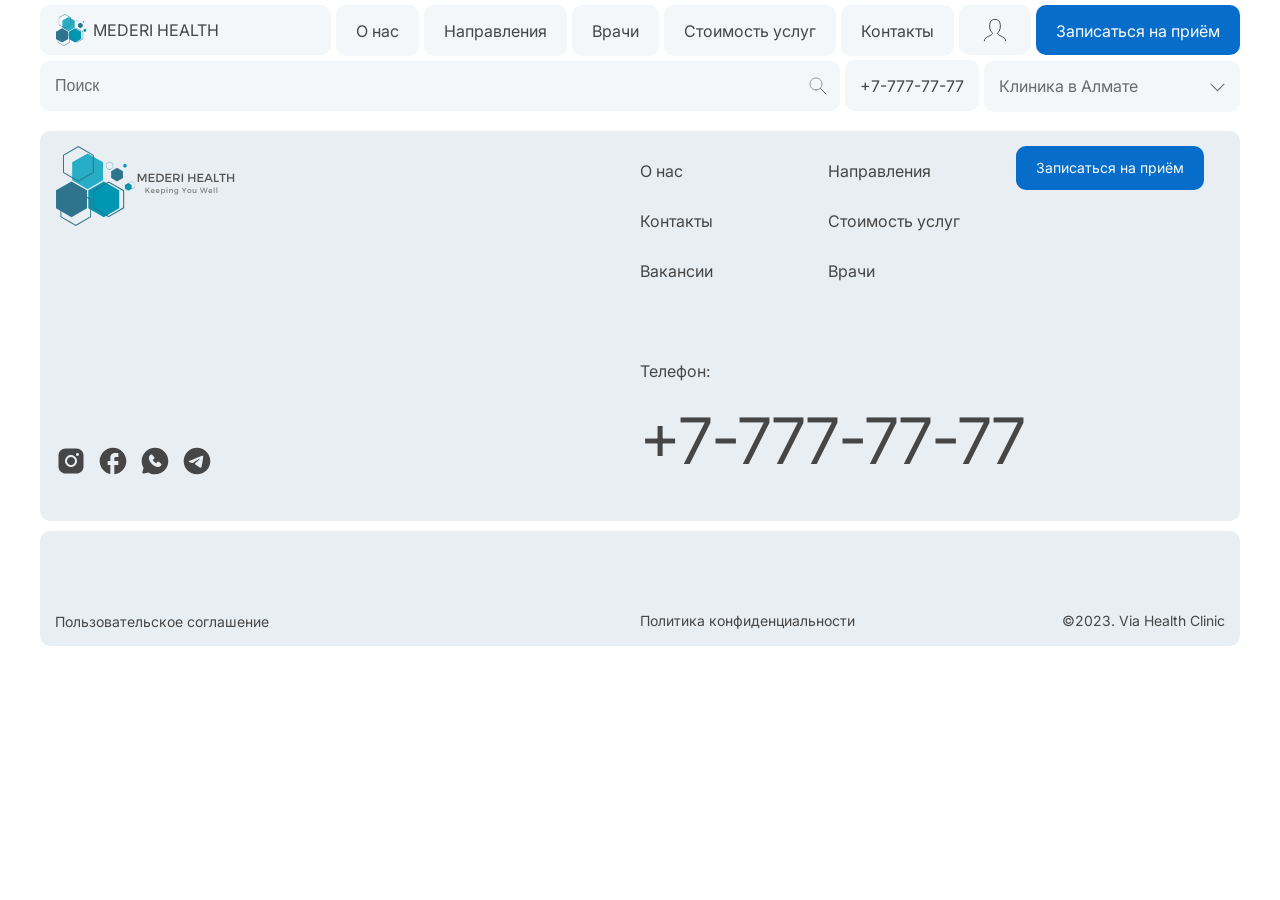
==== source/about.html @ 0acac970 "MEDERI: Desktop layout has been added" ====
<!DOCTYPE html>
<html lang="ru">
<head>
	<meta charset="UTF-8">
	<meta name="viewport" content="width=device-width, initial-scale=1.0">
	<title>Mederi Health - О нас</title>
	<!-- Fonts -->
	<link rel="preconnect" href="https://fonts.googleapis.com">
	<link rel="preconnect" href="https://fonts.gstatic.com" crossorigin>
	<link href="https://fonts.googleapis.com/css2?family=Inter:wght@100;200;300;400;500;600;700;800;900&family=Montserrat:ital,wght@0,100;0,200;0,300;0,400;0,500;0,600;0,700;0,800;0,900;1,400;1,500&display=swap" rel="stylesheet">
	<!-- Custom-select -->
	<link rel="stylesheet"  href="css/custom-select.css">
	<!-- Owl Carousel -->
	<link rel="stylesheet"  href="css/owl.carousel.min.css">
	<link rel="stylesheet"  href="css/owl.theme.default.css">
	<!-- Magnific Popup -->
	<link rel="stylesheet"  href="css/magnific-popup.css">
	<!-- Styles -->
	<link rel="stylesheet"  href="css/main.css">
	<link rel="stylesheet"  href="css/media.css">
</head>
<body>

<header class="wrapper-full section-header">
	<div class="wrapper-fix wrapper-header">
		<div class="container-header">
			<div class="container-header__row-01">
				<a href="#" class="header-logotype">
					<img src="media/logotype_small.svg" alt="">
					<span>MEDERI HEALTH</span>
				</a>
				<div class="header-menu">
					<ul>
						<li>
							<a href="#">О нас</a>
						</li>
						<li>
							<a href="#">Направления</a>
						</li>
						<li>
							<a href="#">Врачи</a>
						</li>
						<li>
							<a href="#">Стоимость услуг</a>
						</li>
						<li>
							<a href="#">Контакты</a>
						</li>
					</ul>
				</div>
				<a href="#" class="button button__icon">
					<img src="media/icons/icon_profile.svg" alt="">
				</a>
				<a href="#doctor-form" class="button button__middle button__blue open-modal">
					Записаться на приём
				</a>
			</div>
			<div class="container-header__row-02">
				<form class="header-search">
					<input type="text" name="search" class="header-search__input" placeholder="Поиск">
				</form>
				<a href="#" class="header-phone">
					+7-777-77-77
				</a>
				<div class="custom-select header-select">
					<select id="city-select">
						<option value="1">Клиника в Алмате</option>
						<option value="2">Клиника в Астане</option>
						<option value="3">Клиника в Караганде</option>
					</select>
				</div>
			</div>
		</div>
	</div>
</header>

<footer class="wrapper-full section-footer">
	<div class="wrapper-fix wrapper-footer">
		<div class="container-footer">
			<div class="container-footer__row-01">
				<div class="container-footer__column-01">
					<div>
						<img src="media/logotype_large.svg" alt="">
					</div>
					<div class="footer__social-media">
						<a href="#">
							<img src="media/icons/icon_instagram.svg" alt="">
						</a>
						<a href="#">
							<img src="media/icons/icon_facebook.svg" alt="">
						</a>
						<a href="#">
							<img src="media/icons/icon_whatsapp.svg" alt="">
						</a>
						<a href="#">
							<img src="media/icons/icon_telegram.svg" alt="">
						</a>
					</div>
				</div>
				<div class="container-footer__column-02">
					<div class="footer__menu">
						<ul>
							<li>
								<a href="#">О нас</a>
							</li>
							<li>
								<a href="#">Контакты</a>
							</li>
							<li>
								<a href="#">Вакансии</a>
							</li>
						</ul>
						<ul>
							<li>
								<a href="#">Направления</a>
							</li>
							<li>
								<a href="#">Стоимость услуг</a>
							</li>
							<li>
								<a href="#">Врачи</a>
							</li>
						</ul>
						<a href="#" class="button button__small button__blue ">
							Записаться на приём
						</a>
					</div>
					<div>
						<span>Телефон:</span>
						<p>
							<a href="tel: +7-777-77-77">+7-777-77-77</a>
						</p>
					</div>
				</div>
			</div>
			<div class="container-footer__row-02">
				<div>
					<a href="#">Пользовательское соглашение</a>
				</div>
				<div>
					<a href="#">Политика конфиденциальности</a>
					<span>©2023. Via Health Clinic</span>
				</div>
			</div>
		</div>
	</div>
</footer>

<!-- jQuery -->
<script src="https://ajax.googleapis.com/ajax/libs/jquery/3.6.0/jquery.min.js"></script>
<!-- Owl Carousel -->
<script src="script/owl.carousel.min.js"></script>
<!-- Custom-select.js -->
<script src="script/custom-select.min.js"></script>
<!-- Magnific Popup -->
<script src="script/magnific-popup.js"></script>
<!-- jQuery.Maskedinput -->
<script src="script/jquery.maskedinput.min.js"></script>

<!-- JavaScript -->
<script src="script/javascript.js"></script>

</body>
</html>
---- source/css/custom-select.css ----
.custom-select-container {
  position: relative;
  box-sizing: border-box;;
}
.custom-select-container * {
  box-sizing: border-box;
}
.custom-select-container.is-disabled {
  opacity: .333;
}
.custom-select-opener {
  background-color: #ccc;
  padding: 0.5em;
  display: block;
  cursor: pointer;
  width: 100%;
}
.custom-select-container select {
  visibility: hidden;
  position: absolute;
  top: 0;
  left: 0;
}
.custom-select-panel {
  max-height: 0;
  transition: max-height .5s ease-out, overflow-y 0.1s 0.5s;
  overflow: hidden;
  background-color: #e9e9e9;
  position: absolute;
  top: 100%;
  z-index: 1;
  width: 100%;
}
.custom-select-container.is-open .custom-select-panel {
  max-height: 10.7em;
  overflow-y: auto
}
.custom-select-option {
  padding: 0.5em;
}
.custom-select-option.has-focus {
  background-color: LightBlue;
}
.custom-select-option.is-selected::before {
  content: "✔";
  padding-right: 0.5em;
}
.custom-select-optgroup > .custom-select-option {
  padding-left: 2em;
}
.custom-select-optgroup::before {
  content: attr(data-label);
  display: block;
  padding: 0.5em;
  color: #888;
}
---- source/css/main.css ----
:root {
  --font-family-primary: "Inter";
  --bg-white: #FDFDFE;
  --bg-ultra-light-grey: #F3F7FA;
  --bg-light-grey: #E9EEF2;
  --font-grey: #A2A2A2;
  --font-medium-grey: #6B6B6B;
  --font-dark-grey: #464646;
  --font-blue: #066DCA;
  --font-white: #FDFDFE;
  --bt-ultra-light-grey: #F3F7FA;
  --bt-light-blue: #D3E3F3;
  --bt-blue: #066DCA;
  --elements-white: #FDFDFE;
  --elements-ultra-light-grey: #F3F7FA;
  --elements-light-grey: #E9EEF2;
  --elements-dark-grey: #464646;
  --elements-light-blue: #D3E3F3;
  --elements-blue: #066DCA;
  --color-grey-00: #FDFDFE;
  --color-grey-20: #D8D8D9;
  --color-grey-40: #B4B4B4;
  --color-grey-60: #8F8F90;
  --color-grey-80: #6B6B6B;
  --color-grey-100: #464646;
  --color-grey-dark: #3C3C3C;
  --color-blue-00: #FDFDFE;
  --color-blue-20: #CBE0F3;
  --color-blue-40: #9AC4E9;
  --color-blue-60: #69A6DF;
  --color-blue-80: #388AD5;
  --color-blue-100: #066DCA;
  --color-blue-dark: #0059B6;
}

/* BASE STYLE SETTINGS START: */
* {
  padding: 0px;
  margin: 0px;
  box-sizing: border-box;
}

html {
  overflow-x: hidden;
}

body {
  font-family: var(--font-family-primary);
  scroll-behavior: smooth;
  -webkit-font-smoothing: antialiased;
}

/* BASE STYLE SETTINGS END. */
/* WRAPPER STYLE SETTINGS START: */
.wrapper-full {
  width: 100%;
  margin: 0px auto;
  padding: 0px 0px;
}

.wrapper-fix {
  width: 100%;
  max-width: 1240px;
  margin: 0px auto;
  padding: 0px 20px;
}

/* WRAPPER STYLE SETTINGS END. */
/* UI STYLE SETTINGS START: */
/* Buttons style settings start: */
.button {
  display: inline-block;
  text-decoration: none;
  font-weight: 400;
  border-radius: 10px;
  transition-duration: 0.2s;
}
.button:focus {
  outline: 1px solid var(--color-grey-80);
}
.button__middle {
  height: 50px;
  font-size: 16px;
  line-height: 20px;
  padding: 15.5px 20px;
}
.button__small {
  height: 44px;
  font-size: 14px;
  line-height: 18px;
  padding: 12.5px 20px;
}
.button__blue {
  color: var(--font-white);
  background-color: var(--bt-blue);
}
.button__blue:hover {
  background-color: var(--color-blue-dark);
}
.button__gray {
  color: var(--font-dark-grey);
  background-color: var(--bg-ultra-light-grey);
}
.button__gray:hover {
  color: var(--color-grey-dark);
}
.button__combined {
  color: var(--font-blue);
  background-color: var(--bt-light-blue);
  display: inline-flex;
  align-items: center;
  column-gap: 5px;
  padding: 9.5px 15px;
}
.button__combined .img-svg path:not([stroke-linecap]) {
  stroke: var(--bt-blue);
}
.button__combined:hover {
  color: var(--color-blue-dark);
}
.button__combined:hover .img-svg path:not([stroke-linecap]) {
  stroke: var(--color-blue-dark);
}
.button__icon {
  background-color: var(--bg-ultra-light-grey);
  display: flex;
  justify-content: center;
  align-items: center;
  padding: 13px 24px;
}

/* Buttons style settings end. */
/* Titles style settings start: */
.headline {
  font-weight: 400;
  color: var(--font-dark-grey);
  text-transform: uppercase;
  background-color: var(--bg-light-grey);
  border-radius: 10px;
}
.headline__middle {
  font-size: 16px;
  line-height: 20px;
  padding: 15px 15px;
}
.headline__small {
  font-size: 14px;
  line-height: 18px;
  padding: 11px 15px;
}

/* Titles style settings end. */
/* Slider navigation style settings start: */
.slider-navigation {
  display: flex;
  flex-direction: row;
  align-items: center;
  column-gap: 10px;
}
.slider-navigation span {
  width: 50px;
  height: 50px;
  cursor: pointer;
  transition-duration: 0.2s;
}
.slider-navigation span.prev {
  transform: rotate(180deg);
}
.slider-navigation span.next {
  transform: rotate(0deg);
}
.slider-navigation span .img-svg path {
  stroke: var(--bt-blue);
}
.slider-navigation span:hover .img-svg path {
  stroke: var(--color-blue-dark);
}

/* Slider navigation style settings end. */
/* Page pagination style settings start: */
.page-pagination {
  display: flex;
  align-items: center;
  column-gap: 10px;
}
.page-pagination .arrow {
  width: 30px;
  height: 30px;
  display: flex;
  justify-content: center;
  align-items: center;
  text-decoration: none;
  border-radius: 4px;
  cursor: pointer;
  transition-duration: 0.3s;
}
.page-pagination .arrow:focus {
  outline: 1px solid var(--color-grey-80);
}
.page-pagination .arrow:hover {
  background-color: var(--font-white);
}
.page-pagination .arrow:hover .img-svg path {
  stroke: var(--bt-blue);
}
.page-pagination .arrow.disable .img-svg path {
  stroke: var(--color-grey-40);
}
.page-pagination .arrow.disable:hover .img-svg path {
  stroke: var(--color-grey-40);
}
.page-pagination .arrow.prev {
  transform: rotate(180deg);
}
.page-pagination .arrow.next {
  transform: rotate(0deg);
}
.page-pagination .pages {
  display: flex;
  column-gap: 10px;
}
.page-pagination .pages .page {
  width: 30px;
  height: 30px;
  display: flex;
  justify-content: center;
  align-items: center;
  text-decoration: none;
  border-radius: 4px;
  background-color: var(--font-white);
  transition-duration: 0.2s;
  cursor: pointer;
}
.page-pagination .pages .page:focus {
  outline: 1px solid var(--color-grey-80);
}
.page-pagination .pages .page.active {
  background-color: var(--elements-light-blue);
}
.page-pagination .pages .page span {
  font-size: 14px;
  line-height: 18px;
  font-weight: 400;
  color: var(--font-dark-grey);
}

/* Page pagination style settings end. */
/* Input's style settings start: */
.input-block {
  display: flex;
  flex-direction: column;
  row-gap: 5px;
}
.input-block p, .input-block span {
  font-size: 14px;
  line-height: 18px;
  font-weight: 400;
  color: var(--font-dark-grey);
}
.input-block input {
  width: 100%;
  height: 50px;
  font-size: 16px;
  line-height: 20px;
  font-weight: 400;
  color: var(--font-medium-grey);
  border: none;
  border-radius: 10px;
  background-color: var(--bg-ultra-light-grey);
  padding: 15px 15px;
  transition-duration: 0.2s;
}
.input-block input:placeholder {
  font-size: 16px;
  line-height: 20px;
  font-weight: 400;
  color: var(--font-medium-grey);
}
.input-block input:focus {
  outline: 1px solid var(--color-grey-80);
}

/* Input's style settings end. */
/* UI STYLE SETTINGS END. */
/* MODAL STYLE SETTINGS START: */
.section-modal {
  width: 100%;
  max-width: 800px;
  margin: 0px auto;
}
.section-modal .container-modal {
  display: flex;
  flex-direction: column;
  row-gap: 10px;
  border-radius: 10px;
  background-color: var(--bg-white);
  padding: 10px 10px;
}
.section-modal .container-modal .head-modal {
  display: flex;
  flex-direction: row;
  align-items: center;
  justify-content: space-between;
  column-gap: 10px;
  border-radius: 10px;
  background-color: var(--bg-light-grey);
  padding: 10px 10px;
}
.section-modal .container-modal .head-modal p {
  height: 50px;
  display: flex;
  align-items: center;
  flex: 1;
  font-size: 16px;
  line-height: 20px;
  font-weight: 400;
  color: var(--font-dark-grey);
  text-transform: uppercase;
  border-radius: 10px;
  background-color: var(--bg-ultra-light-grey);
  padding: 0px 15px;
}
.section-modal .container-modal .head-modal > div {
  width: 50px;
  height: 50px;
  display: flex;
  justify-content: center;
  align-items: center;
  border-radius: 10px;
  background-color: var(--bg-ultra-light-grey);
  transition-duration: 0.2s;
  cursor: pointer;
}
.section-modal .container-modal .head-modal > div:hover {
  outline: 1px solid var(--color-grey-80);
}

/* MODAL STYLE SETTINGS END. */
/* HEADER STYLE SETTINGS START: */
.section-header {
  margin: 5px 0px 10px 0px;
}

.container-header {
  display: flex;
  flex-direction: column;
  row-gap: 5px;
}
.container-header .container-header__row-01,
.container-header .container-header__row-02 {
  width: 100%;
  display: flex;
  justify-content: space-between;
  align-items: center;
  gap: 5px;
}

.container-header__row-01 .header-logotype {
  display: flex;
  justify-content: flex-start;
  align-items: center;
  column-gap: 5px;
  text-decoration: none;
  background-color: var(--bg-ultra-light-grey);
  border-radius: 10px;
  padding: 8px 15px;
  flex: 1;
  transition-duration: 0.2s;
}
.container-header__row-01 .header-logotype:hover {
  color: var(--color-grey-dark);
}
.container-header__row-01 .header-logotype:focus {
  outline: 1px solid var(--color-grey-80);
}
.container-header__row-01 .header-logotype span {
  font-size: 16px;
  font-weight: 400;
  color: var(--font-dark-grey);
}
.container-header__row-01 .header-menu ul {
  display: flex;
  align-items: center;
  column-gap: 5px;
  list-style-type: none;
}
.container-header__row-01 .header-menu ul li a {
  font-size: 16px;
  font-weight: 400;
  color: var(--font-dark-grey);
  text-decoration: none;
  background-color: var(--bg-ultra-light-grey);
  border-radius: 10px;
  padding: 15.5px 20px;
  transition-duration: 0.2s;
}
.container-header__row-01 .header-menu ul li a:hover {
  color: var(--color-grey-dark);
}
.container-header__row-01 .header-menu ul li a:focus {
  outline: 1px solid var(--color-grey-80);
}

.container-header__row-02 .header-search {
  flex: 1;
}
.container-header__row-02 .header-search .header-search__input {
  width: 100%;
  background-color: var(--bg-ultra-light-grey);
  font-size: 16px;
  font-weight: 400;
  color: var(--font-medium-grey);
  background-image: url("../media/icons/icon_search.svg");
  background-repeat: no-repeat;
  background-position: right 10px center;
  background-size: 24px;
  border: none;
  border-radius: 10px;
  background-color: var(--bg-ultra-light-grey);
  padding: 16px 15px;
  transition: 0.2s;
}
.container-header__row-02 .header-search .header-search__input::placeholder {
  font-size: 16px;
  font-weight: 400;
  color: var(--font-medium-grey);
}
.container-header__row-02 .header-search .header-search__input:focus {
  outline: 1px solid var(--color-grey-80);
}
.container-header__row-02 .header-phone {
  font-size: 16px;
  font-weight: 400;
  color: var(--font-dark-grey);
  text-decoration: none;
  background-color: var(--bg-ultra-light-grey);
  border-radius: 10px;
  padding: 15.5px 15px;
}
.container-header__row-02 .header-phone:hover {
  color: var(--color-grey-dark);
}
.container-header__row-02 .header-phone:focus {
  outline: 1px solid var(--color-grey-80);
}

.custom-select .custom-select-container.customSelect {
  width: 180px;
  height: 50px;
  position: relative;
  transition-timing-function: ease-in-out;
  transition-duration: 0.3s;
}
.custom-select .custom-select-container.customSelect.is-open .custom-select-opener::after {
  transform: rotate(180deg);
  top: 25%;
  right: 15px;
}
.custom-select .custom-select-container.customSelect.is-open .custom-select-panel {
  max-height: none;
  display: block;
}
.custom-select .custom-select-container.customSelect .custom-select-opener {
  background-color: var(--bg-ultra-light-grey);
  border-radius: 10px;
  border: none;
  list-style: none;
  cursor: pointer;
  padding: 15.5px 15px;
}
.custom-select .custom-select-container.customSelect .custom-select-opener:focus {
  outline: 1px solid var(--color-grey-80);
}
.custom-select .custom-select-container.customSelect .custom-select-opener::after {
  content: "";
  position: absolute;
  width: 15px;
  height: 15px;
  right: 15px;
  top: 45%;
  background-image: url("../media/icons/icon_grey_chevron.svg");
  background-repeat: no-repeat;
  background-size: contain;
  transform: rotate(0deg);
}
.custom-select .custom-select-container.customSelect .custom-select-opener span {
  font-family: var(--font-family-primary);
  font-size: 16px;
  color: var(--font-medium-grey);
}
.custom-select .custom-select-container.customSelect .custom-select-panel {
  width: 100%;
  display: none;
  overflow: hidden;
  position: absolute;
  top: calc(100% + 15px);
  left: 0;
  z-index: 100;
  list-style-type: none;
  border-radius: 10px;
  background-color: var(--bg-ultra-light-grey);
  box-shadow: 1px 1px 10px 1px rgba(0, 0, 0, 0.1);
  border: none;
  padding: 0px 0px;
}
.custom-select .custom-select-container.customSelect .custom-select-panel .custom-select-option {
  position: relative;
  font-family: var(--font-family-primary);
  font-size: 14px;
  color: var(--font-medium-grey);
  cursor: pointer;
  border-bottom: 1px solid var(--color-grey-20);
  padding: 12px 15px;
  transition-timing-function: ease-in-out;
  transition-duration: 0.3s;
}
.custom-select .custom-select-container.customSelect .custom-select-panel .custom-select-option:hover, .custom-select .custom-select-container.customSelect .custom-select-panel .custom-select-option.has-focus {
  background-color: var(--bg-ultra-light-grey);
  color: var(--font-medium-grey);
}
.custom-select .custom-select-container.customSelect .custom-select-panel .custom-select-option:last-child {
  border: none;
}
.custom-select .custom-select-container.customSelect .custom-select-panel .custom-select-option.is-selected::before {
  content: "";
  position: absolute;
  width: 16px;
  height: 16px;
  right: 0px;
  top: 35%;
}

.custom-select.header-select .custom-select-container.customSelect {
  width: 256px;
}

/* HEADER STYLE SETTINGS END. */
/* HEADER SLIDER STYLE SETTINGS START: */
.container-slider .header-slider {
  width: 100%;
  height: 560px;
  position: relative;
}
.container-slider .header-slider .header-slider__item {
  width: 100%;
  height: 560px;
}
.container-slider .header-slider .header-slider__item img {
  width: 100%;
  height: 100%;
  position: absolute;
  left: 50%;
  top: 50%;
  transform: translate(-50%, -50%);
  object-fit: cover;
}
.container-slider .owl-dots {
  display: inline-flex;
  column-gap: 5px;
  position: relative;
  bottom: 50px;
  left: 50%;
  transform: translateX(-50%);
  border-radius: 10px;
  background-color: var(--bg-white);
  padding: 5px 5px;
}
.container-slider .owl-dots .owl-dot span {
  background-color: var(--bg-white);
  border: 1.2px solid var(--color-blue-100);
  margin: 0px 0px;
}
.container-slider .owl-dots .owl-dot.active span, .container-slider .owl-dots .owl-dot:hover span {
  background-color: var(--color-blue-100);
}

/* HEADER SLIDER STYLE SETTINGS END. */
/* AREAS STYLE SETTINGS START: */
.section-areas {
  margin: 20px 0px;
}
.section-areas .container-areas {
  display: flex;
  flex-direction: column;
  row-gap: 10px;
}
.section-areas .container-areas .container-areas__row-02 .container-areas__links {
  width: 100%;
  display: grid;
  grid-template-columns: repeat(3, 1fr);
  grid-auto-rows: 220px;
  gap: 15px;
}
.section-areas .container-areas .container-areas__row-02 .container-areas__links .link {
  display: flex;
  flex-direction: column;
  justify-content: space-between;
  text-decoration: none;
  border-radius: 10px;
  background-color: var(--bg-ultra-light-grey);
  padding: 15px 15px;
}
.section-areas .container-areas .container-areas__row-02 .container-areas__links .link:hover {
  text-decoration: underline;
}
.section-areas .container-areas .container-areas__row-02 .container-areas__links .link p {
  font-size: 16px;
  font-weight: 400;
  color: var(--font-dark-grey);
}
.section-areas .container-areas .container-areas__row-02 .container-areas__links .link div {
  display: flex;
  justify-content: flex-end;
}
.section-areas .container-areas .container-areas__row-03 .button {
  width: 100%;
  justify-content: space-between;
}

/* AREAS STYLE SETTINGS END. */
/* DOCTORS STYLE SETTINGS START: */
.section-doctors {
  margin: 20px 0px;
}
.section-doctors .container-doctors {
  display: flex;
  flex-direction: column;
  row-gap: 10px;
}
.section-doctors .container-doctors .container-doctors__row-03 {
  display: flex;
  column-gap: 20px;
  align-items: center;
}
.section-doctors .container-doctors .container-doctors__row-03 .button {
  width: 100%;
  justify-content: space-between;
}

.doctor__item {
  display: flex;
  flex-direction: column;
  row-gap: 15px;
  border-radius: 10px;
  background-color: var(--bg-ultra-light-grey);
  padding: 10px 10px;
}
.doctor__item .head {
  display: flex;
  justify-content: space-between;
  align-items: flex-start;
}
.doctor__item .head .image {
  width: 111px;
  height: 111px;
  position: relative;
}
.doctor__item .head .image img {
  width: 100%;
  height: 100%;
  position: absolute;
  left: 50%;
  top: 50%;
  transform: translate(-50%, -50%);
  object-fit: cover;
}
.doctor__item .head .time-list {
  display: flex;
  flex-direction: column;
  row-gap: 5px;
}
.doctor__item .head .time-list .time {
  width: 95px;
  height: 24px;
  display: inline-flex;
  align-items: center;
  justify-content: center;
  font-size: 12px;
  line-height: 14px;
  font-weight: 600;
  color: var(--font-white);
  text-decoration: none;
  border-radius: 5px;
  background-color: var(--bt-blue);
  transition-duration: 0.3s;
}
.doctor__item .head .time-list .time:hover {
  background-color: var(--color-blue-dark);
}
.doctor__item .head .time-list .time img {
  max-width: 22px;
}
.doctor__item .body {
  display: flex;
  flex-direction: column;
  row-gap: 10px;
}
.doctor__item .body p {
  font-size: 14px;
  line-height: 16px;
  font-weight: 400;
  color: var(--font-medium-grey);
}
.doctor__item .body p.name {
  font-size: 16px;
  line-height: 20px;
  color: var(--font-dark-grey);
}
.doctor__item .footer {
  display: flex;
  column-gap: 5px;
  align-items: center;
}
.doctor__item .footer span {
  font-size: 16px;
  line-height: 20px;
  color: var(--font-dark-grey);
}
.doctor__item .footer span.price-previous {
  opacity: 0.6;
  text-decoration: line-through;
}

/* DOCTORS STYLE SETTINGS END. */
/* ABOUT STYLE SETTINGS START: */
.section-about {
  margin: 20px 0px;
}
.section-about .container-about {
  display: flex;
  flex-direction: column;
  row-gap: 10px;
}
.section-about .container-about .container-about__row-02 {
  display: flex;
  flex-direction: row;
  column-gap: 10px;
}
.section-about .container-about .container-about__row-02 .container-about__column-01 {
  width: 50%;
  display: flex;
  flex-direction: column;
  row-gap: 10px;
}
.section-about .container-about .container-about__row-02 .container-about__column-01 > div {
  display: flex;
  flex-direction: column;
  justify-content: space-between;
  border-radius: 10px;
  background-color: var(--bg-ultra-light-grey);
  padding: 15px 15px 30px 15px;
}
.section-about .container-about .container-about__row-02 .container-about__column-01 > div:first-child {
  height: 270px;
}
.section-about .container-about .container-about__row-02 .container-about__column-01 > div:last-child {
  height: 290px;
}
.section-about .container-about .container-about__row-02 .container-about__column-01 > div p {
  max-width: 260px;
  font-size: 16px;
  line-height: 20px;
  font-weight: 400;
  color: var(--font-dark-grey);
}
.section-about .container-about .container-about__row-02 .container-about__column-01 .numbers {
  display: grid;
  grid-template-columns: repeat(3, 1fr);
  column-gap: 25px;
}
.section-about .container-about .container-about__row-02 .container-about__column-01 .numbers div {
  display: flex;
  flex-direction: column;
  row-gap: 10px;
}
.section-about .container-about .container-about__row-02 .container-about__column-01 .numbers div span {
  font-size: 32px;
  line-height: 40px;
  font-weight: 400;
  color: var(--font-blue);
}
.section-about .container-about .container-about__row-02 .container-about__column-01 .numbers div p {
  font-size: 14px;
  line-height: 18px;
  font-weight: 400;
  color: var(--font-medium-grey);
  text-transform: uppercase;
}
.section-about .container-about .container-about__row-02 .container-about__column-02 {
  width: 50%;
  display: flex;
  flex-direction: column;
  row-gap: 10px;
}
.section-about .container-about .container-about__row-02 .container-about__column-02 > div {
  height: 20%;
  display: flex;
  align-items: center;
  border-radius: 10px;
  background-color: var(--bg-ultra-light-grey);
  padding: 15px 30px;
}
.section-about .container-about .container-about__row-02 .container-about__column-02 > div p {
  font-size: 16px;
  line-height: 20px;
  font-weight: 400;
  color: var(--font-dark-grey);
}

/* ABOUT STYLE SETTINGS END. */
/* CONTACTS STYLE SETTINGS START: */
.section-contacts .container-contacts {
  display: flex;
  flex-direction: column;
  row-gap: 10px;
}
.section-contacts .container-contacts .container-contacts__row-02 {
  width: 100%;
  height: 540px;
  display: flex;
  column-gap: 20px;
  border-radius: 10px;
  background-color: var(--bt-ultra-light-grey);
  padding: 15px 15px;
}
.section-contacts .container-contacts .container-contacts__row-02 .container-contacts__column-01 {
  width: calc(50% + 15px);
  overflow-y: auto;
}
.section-contacts .container-contacts .container-contacts__row-02 .container-contacts__column-01::-webkit-scrollbar {
  width: 10px;
  border-radius: 10px;
  background-color: var(--elements-white);
}
.section-contacts .container-contacts .container-contacts__row-02 .container-contacts__column-01::-webkit-scrollbar-thumb {
  border-radius: 10px;
  background: var(--elements-light-blue);
}
.section-contacts .container-contacts .container-contacts__row-02 .container-contacts__column-01::-webkit-scrollbar-corner {
  background-color: var(--elements-white);
}
.section-contacts .container-contacts .container-contacts__row-02 .container-contacts__column-02 {
  width: calc(50% - 15px);
}
.section-contacts .container-contacts .container-contacts__row-02 .container-contacts__column-02 .map {
  width: 100%;
  height: 100%;
  border-radius: 10px;
  background-color: var(--elements-white);
}
.section-contacts .container-contacts .container-contacts__row-03 .button {
  width: 100%;
  justify-content: space-between;
}

.addres-list {
  display: flex;
  flex-direction: column;
  row-gap: 20px;
  padding: 0px 15px 0px 0px;
}
.addres-list .addres-item {
  border-radius: 10px;
  background-color: var(--elements-white);
  padding: 20px 20px;
}
.addres-list .addres-item .head {
  margin: 0px 0px 20px 0px;
}
.addres-list .addres-item .head h3 {
  font-size: 16px;
  line-height: 20px;
  font-weight: 400;
  color: var(--font-medium-grey);
  text-transform: uppercase;
}
.addres-list .addres-item .body {
  display: flex;
  flex-direction: column;
  row-gap: 10px;
}
.addres-list .addres-item .body p, .addres-list .addres-item .body a {
  max-width: 290px;
  font-size: 16px;
  line-height: 20px;
  font-weight: 400;
  color: var(--font-medium-grey);
  text-decoration: none;
}

/* CONTACTS STYLE SETTINGS END. */
/* FOOTER STYLE SETTINGS START: */
.section-footer {
  margin: 20px 0px;
}
.section-footer .container-footer {
  display: flex;
  flex-direction: column;
  row-gap: 10px;
}
.section-footer .container-footer .container-footer__row-01 {
  display: flex;
  border-radius: 10px;
  background-color: var(--bg-light-grey);
  padding: 15px 15px 40px 15px;
}
.section-footer .container-footer .container-footer__row-01 .container-footer__column-01 {
  width: 50%;
  display: flex;
  flex-direction: column;
  align-items: flex-start;
  justify-content: space-between;
}
.section-footer .container-footer .container-footer__row-01 .container-footer__column-02 {
  width: 50%;
  display: flex;
  flex-direction: column;
  align-items: flex-start;
  justify-content: space-between;
  row-gap: 65px;
}
.section-footer .container-footer .container-footer__row-01 .container-footer__column-02 span {
  font-size: 16px;
  line-height: 20px;
  font-weight: 400;
  color: var(--font-dark-grey);
}
.section-footer .container-footer .container-footer__row-01 .container-footer__column-02 p {
  margin: 20px 0px 0px 0px;
}
.section-footer .container-footer .container-footer__row-01 .container-footer__column-02 p a {
  font-size: 64px;
  line-height: 80px;
  font-weight: 400;
  color: var(--font-dark-grey);
  text-decoration: none;
}
.section-footer .container-footer .container-footer__row-02 {
  display: flex;
  align-items: center;
  padding: 80px 15px 15px 15px;
  border-radius: 10px;
  background-color: var(--bg-light-grey);
}
.section-footer .container-footer .container-footer__row-02 div:first-child {
  width: 50%;
}
.section-footer .container-footer .container-footer__row-02 div:last-child {
  width: 50%;
  display: flex;
  justify-content: space-between;
  align-items: center;
}
.section-footer .container-footer .container-footer__row-02 a, .section-footer .container-footer .container-footer__row-02 span {
  font-size: 14px;
  line-height: 16px;
  font-weight: 400;
  color: var(--font-dark-grey);
  text-decoration: none;
}

.footer__social-media {
  display: flex;
  column-gap: 10px;
}
.footer__social-media a {
  text-decoration: none;
}

.footer__menu {
  display: grid;
  grid-template-columns: repeat(3, 1fr);
}
.footer__menu ul {
  display: flex;
  flex-direction: column;
  list-style-type: none;
}
.footer__menu ul li a {
  display: inline-block;
  font-size: 16px;
  line-height: 20px;
  font-weight: 400;
  color: var(--font-dark-grey);
  text-decoration: none;
  padding: 15px 0px;
}

/* FOOTER STYLE SETTINGS END. */
/* DOCTOR PAGE STYLE SETTINGS START: */
.section-doctor .container-doctor {
  display: flex;
  flex-direction: column;
  row-gap: 10px;
}
.section-doctor .container-doctor__row-02 {
  display: flex;
  column-gap: 10px;
}
.section-doctor .container-doctor__row-02 .container-doctor__column-01 {
  width: 50%;
  display: flex;
  flex-direction: column;
  row-gap: 10px;
}
.section-doctor .container-doctor__row-02 .container-doctor__column-02 {
  width: 50%;
  display: flex;
  flex-direction: column;
  row-gap: 10px;
}

.doctor-photo__desktop {
  width: 100%;
  height: 580px;
  position: relative;
}
.doctor-photo__desktop img {
  width: 100%;
  height: 100%;
  position: absolute;
  left: 50%;
  top: 50%;
  transform: translate(-50%, -50%);
  object-fit: cover;
  border-radius: 10px;
}

.doctor-photo__mobile {
  display: none;
}

.doctor-info {
  display: flex;
  flex-direction: column;
  row-gap: 20px;
  border-radius: 10px;
  background-color: var(--bg-ultra-light-grey);
  padding: 30px 30px;
}
.doctor-info p {
  max-width: 300px;
  font-size: 16px;
  line-height: 20px;
  font-weight: 400;
  color: var(--font-dark-grey);
}
.doctor-info p.uppercase {
  text-transform: uppercase;
}
.doctor-info div {
  display: flex;
  flex-direction: column;
  row-gap: 10px;
}
.doctor-info div p {
  font-size: 14px;
  line-height: 18px;
  color: var(--font-medium-grey);
}
.doctor-info span.previous {
  font-size: 14px;
  line-height: 18px;
  text-decoration: line-through;
  color: var(--font-grey);
  padding: 0px 5px;
}

.doctor-calendar {
  height: 100%;
  border-radius: 10px;
  background-color: var(--bg-ultra-light-grey);
}
.doctor-calendar .head {
  padding: 30px 30px;
}
.doctor-calendar .head p {
  font-size: 16px;
  line-height: 20px;
  font-weight: 400;
  color: var(--font-dark-grey);
  text-transform: uppercase;
}
.doctor-calendar .body {
  padding: 0px 20px 30px 20px;
}

.doctor-about {
  display: flex;
  flex-direction: column;
  row-gap: 15px;
  border-radius: 10px;
  background-color: var(--bg-ultra-light-grey);
  padding: 15px 15px;
}
.doctor-about .doctor-about__tab {
  display: flex;
  flex-direction: column;
}
.doctor-about .doctor-about__tab .head {
  display: flex;
  align-items: center;
  justify-content: space-between;
  border-radius: 10px;
  background-color: var(--bg-light-grey);
  padding: 10px 15px;
  cursor: pointer;
}
.doctor-about .doctor-about__tab .head p {
  font-size: 16px;
  line-height: 20px;
  font-weight: 400;
  color: var(--font-dark-grey);
  text-transform: uppercase;
}
.doctor-about .doctor-about__tab .head img {
  transform: rotate(0deg);
  transition: 0.3s;
}
.doctor-about .doctor-about__tab .body {
  height: 0px;
  overflow: hidden;
  display: flex;
  flex-direction: column;
  row-gap: 10px;
  padding: 0px 15px;
}
.doctor-about .doctor-about__tab .body p {
  font-size: 16px;
  line-height: 20px;
  font-weight: 400;
  color: var(--font-dark-grey);
}
.doctor-about .doctor-about__tab.active .head img {
  transform: rotate(180deg);
}
.doctor-about .doctor-about__tab.active .body {
  height: auto;
  margin: 15px 0px 0px 0px;
}

/* DOCTOR PAGE STYLE SETTINGS END. */
/* DOCTOR MODAL STYLE SETTINGS START: */
.section-modal__doctor .container-modal__doctor .body-modal {
  display: flex;
  flex-direction: column;
  row-gap: 10px;
}
.section-modal__doctor .container-modal__doctor .body-modal .body-modal_row-01 {
  display: flex;
  flex-direction: row;
  column-gap: 10px;
}
.section-modal__doctor .container-modal__doctor .body-modal .body-modal_row-01 .doctor-info {
  width: calc(100% - 315px);
  padding: 20px 10px;
}
.section-modal__doctor .container-modal__doctor .body-modal .body-modal_row-01 .doctor-photo__desktop {
  width: 300px;
  height: 300px;
}
.section-modal__doctor .container-modal__doctor .body-modal .body-modal_row-02 {
  display: flex;
  flex-direction: row;
  column-gap: 10px;
}
.section-modal__doctor .container-modal__doctor .body-modal .body-modal_row-02 .custom-form__doctor-form {
  width: calc(100% - 315px);
  display: flex;
  flex-direction: column;
  row-gap: 10px;
}
.section-modal__doctor .container-modal__doctor .body-modal .body-modal_row-02 .custom-form__doctor-form .custom-form__body {
  display: flex;
  flex-direction: column;
  row-gap: 20px;
  border-radius: 10px;
  background-color: var(--bg-light-grey);
  padding: 20px 10px;
}
.section-modal__doctor .container-modal__doctor .body-modal .body-modal_row-02 .custom-form__doctor-form .custom-form__footer .button {
  width: 100%;
  border: none;
  outline: none;
  cursor: pointer;
  transition-duration: 0.2s;
}
.section-modal__doctor .container-modal__doctor .body-modal .body-modal_row-02 .custom-form__doctor-form .custom-form__footer .button:focus {
  outline: 1px solid var(--color-grey-80);
}
.section-modal__doctor .container-modal__doctor .body-modal .body-modal_row-02 .custom-form__doctor-form .custom-select.doctor-select .custom-select-container.customSelect {
  width: 100%;
}
.section-modal__doctor .container-modal__doctor .body-modal .body-modal_row-02 .doctor-calendar {
  width: 300px;
  height: 100%;
  border-radius: 10px;
  background-color: var(--bg-ultra-light-grey);
  padding: 20px 5px;
}

/* DOCTOR MODAL STYLE SETTINGS END. */
/* CATALOG PAGE STYLE SETTINGS START: */
.section-catalog .container-catalog {
  display: flex;
  flex-direction: column;
  row-gap: 10px;
}
.section-catalog .container-catalog .container-catalog__row-02 {
  display: grid;
  grid-template-columns: repeat(4, 1fr);
  gap: 10px;
}
.section-catalog .container-catalog .container-catalog__row-02 .custom-select .custom-select-container.customSelect {
  width: 100%;
}
.section-catalog .container-catalog .container-catalog__row-02 .catalog-search .catalog-search__input {
  width: 100%;
  background-color: var(--bg-ultra-light-grey);
  font-size: 16px;
  font-weight: 400;
  color: var(--font-medium-grey);
  background-image: url("../media/icons/icon_search.svg");
  background-repeat: no-repeat;
  background-position: right 10px center;
  background-size: 24px;
  border: none;
  border-radius: 10px;
  background-color: var(--bg-ultra-light-grey);
  padding: 16px 15px;
  transition: 0.2s;
}
.section-catalog .container-catalog .container-catalog__row-02 .catalog-search .catalog-search__input::placeholder {
  font-size: 16px;
  font-weight: 400;
  color: var(--font-medium-grey);
}
.section-catalog .container-catalog .container-catalog__row-02 .catalog-search .catalog-search__input:focus {
  outline: 1px solid var(--color-grey-80);
}
.section-catalog .container-catalog .container-catalog__row-03 {
  display: grid;
  grid-template-columns: repeat(4, 1fr);
  column-gap: 10px;
  row-gap: 20px;
  margin: 10px 0px 10px 0px;
}
.section-catalog .container-catalog .container-catalog__row-04 {
  display: flex;
  justify-content: flex-end;
  align-items: center;
  border-radius: 10px;
  background-color: var(--bg-ultra-light-grey);
  padding: 20px 10px;
}

/* CATALOG PAGE STYLE SETTINGS END. */
/* DIRECTIONS PAGE STYLE SETTINGS START: */
.section-directions .container-directions {
  display: flex;
  flex-direction: column;
  row-gap: 10px;
}
.section-directions .container-directions .container-directions__row-02 {
  display: flex;
  flex-direction: column;
  row-gap: 5px;
}
.section-directions .container-directions .container-directions__row-02 .container-directions__item {
  display: flex;
  flex-direction: column;
  row-gap: 10px;
  border-radius: 10px;
  background-color: var(--bg-ultra-light-grey);
  padding: 30px 15px;
}
.section-directions .container-directions .container-directions__row-02 .container-directions__item .head p {
  font-size: 16px;
  line-height: 20px;
  font-weight: 600;
  color: var(--font-dark-grey);
  text-transform: uppercase;
}
.section-directions .container-directions .container-directions__row-02 .container-directions__item .body {
  display: grid;
  grid-template-columns: repeat(4, 1fr);
  gap: 10px;
}
.section-directions .container-directions .container-directions__row-02 .container-directions__item .body p, .section-directions .container-directions .container-directions__row-02 .container-directions__item .body a {
  font-size: 16px;
  line-height: 20px;
  font-weight: 400;
  color: var(--font-dark-grey);
  text-decoration: none;
}
.section-directions .container-directions .container-directions__row-02 .container-directions__item .body a:hover {
  text-decoration: underline;
}

/* DIRECTIONS PAGE STYLE SETTINGS END. */
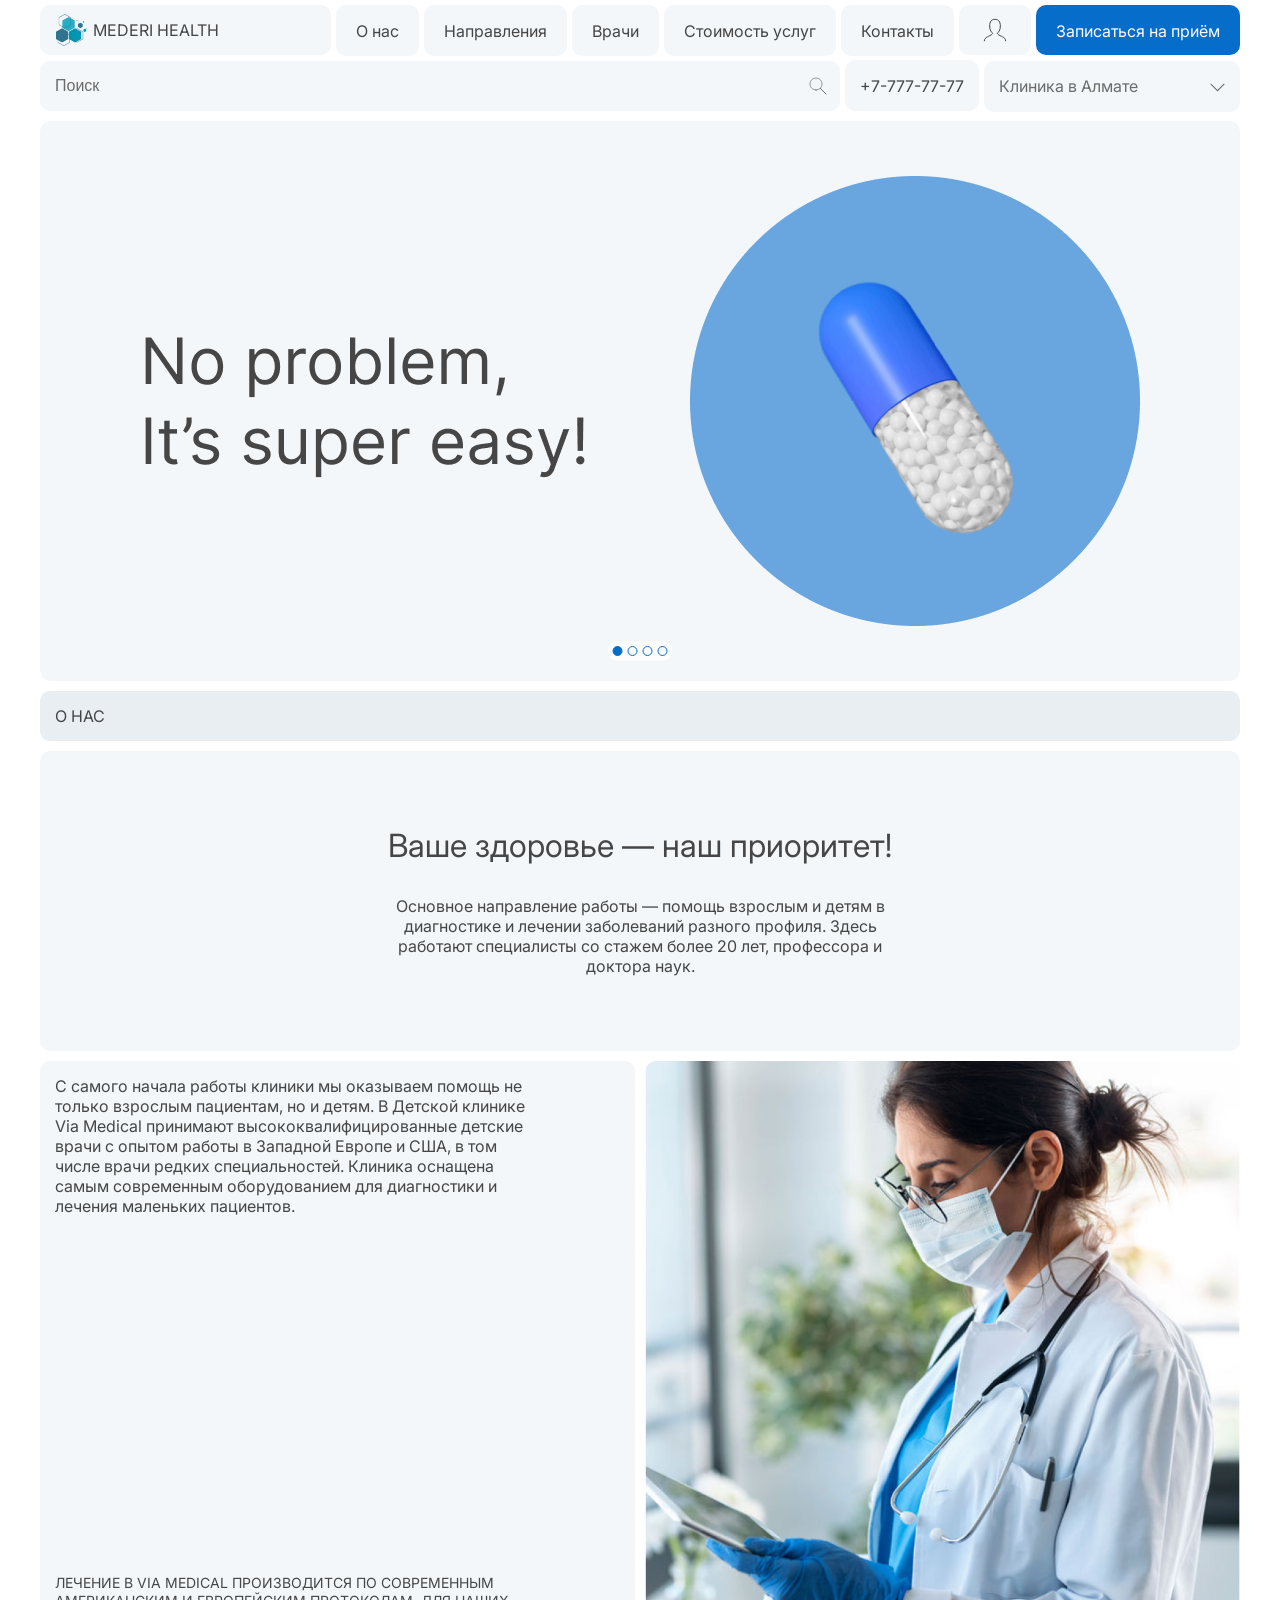
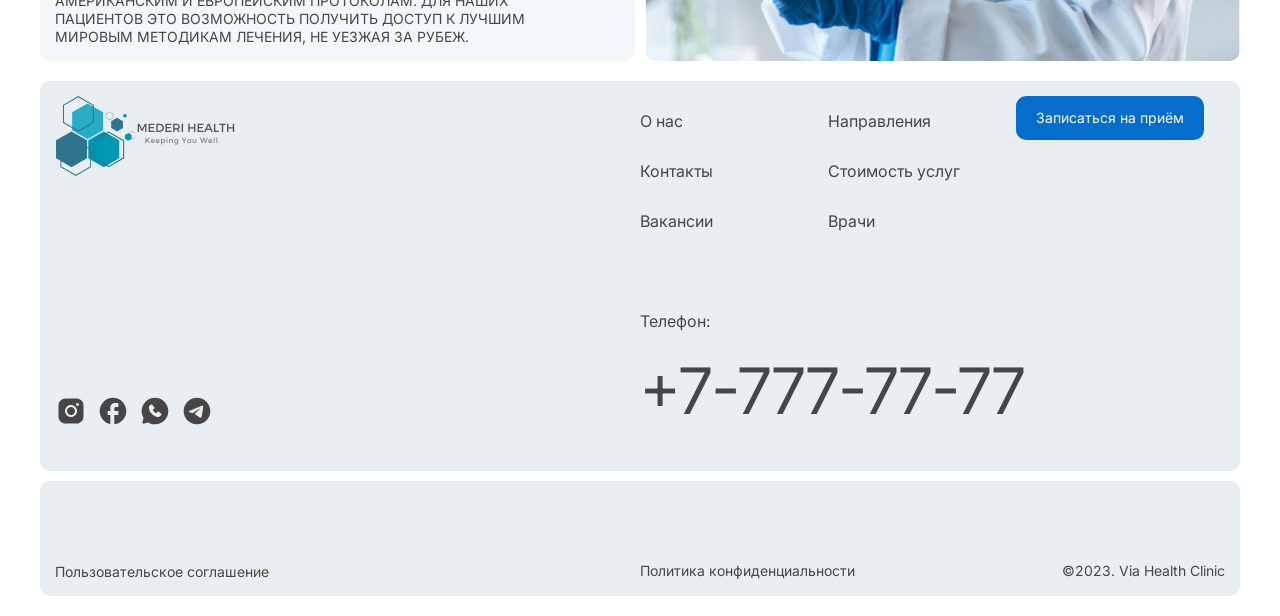
==== commit 517679bb: "MEDERI: Desktop layout has been updated" ====
--- a/source/about.html
+++ b/source/about.html
@@ -74,6 +74,55 @@
 	</div>
 </header>
 
+<section class="wrapper-full section-slider">
+	<div class="wrapper-fix wrapper-slider">
+		<div class="container-slider">
+			<div class="header-slider owl-carousel owl-theme">
+
+				<div class="header-slider__item item">
+					<img src="media/header-slider/slide_02.jpg" alt="">
+				</div>
+
+				<div class="header-slider__item item">
+					<img src="media/header-slider/slide_02.jpg" alt="">
+				</div>
+
+				<div class="header-slider__item item">
+					<img src="media/header-slider/slide_02.jpg" alt="">
+				</div>
+
+				<div class="header-slider__item item">
+					<img src="media/header-slider/slide_02.jpg" alt="">
+				</div>
+				
+			</div>
+		</div>
+	</div>
+</section>
+
+<section class="wrapper-full section-caption">
+	<div class="wrapper-fix wrapper-caption">
+		<div class="container-caption">
+			<div class="container-caption__row-01">
+				<h2 class="headline headline__middle">О нас</h2>
+			</div>
+			<div class="container-caption__row-02">
+				<h4>Ваше здоровье — наш приоритет!</h4>
+				<p>Основное направление работы — помощь взрослым и детям в диагностике и лечении заболеваний разного профиля. Здесь работают специалисты со стажем более 20 лет, профессора и доктора наук.</p>
+			</div>
+			<div class="container-caption__row-03">
+				<div class="container-caption__column-01">
+					<p>С самого начала работы клиники мы оказываем помощь не только взрослым пациентам, но и детям. В Детской клинике Via Medical принимают высококвалифицированные детские врачи с опытом работы в Западной Европе и США, в том числе врачи редких специальностей. Клиника оснащена самым современным оборудованием для диагностики и лечения маленьких пациентов.</p>
+					<p class="uppercase">ЛЕЧЕНИЕ В VIA MEDICAL ПРОИЗВОДИТСЯ ПО СОВРЕМЕННЫМ АМЕРИКАНСКИМ И ЕВРОПЕЙСКИМ ПРОТОКОЛАМ. ДЛЯ НАШИХ ПАЦИЕНТОВ ЭТО ВОЗМОЖНОСТЬ ПОЛУЧИТЬ ДОСТУП К ЛУЧШИМ МИРОВЫМ МЕТОДИКАМ ЛЕЧЕНИЯ, НЕ УЕЗЖАЯ ЗА РУБЕЖ.</p>
+				</div>
+				<div class="container-caption__column-02">
+					<img src="media/image_01.png" alt="">
+				</div>
+			</div>
+		</div>
+	</div>
+</section>
+
 <footer class="wrapper-full section-footer">
 	<div class="wrapper-fix wrapper-footer">
 		<div class="container-footer">
--- a/source/css/main.css
+++ b/source/css/main.css
@@ -544,6 +544,7 @@
 .container-slider .header-slider .header-slider__item {
   width: 100%;
   height: 560px;
+  border-radius: 10px;
 }
 .container-slider .header-slider .header-slider__item img {
   width: 100%;
@@ -551,6 +552,7 @@
   position: absolute;
   left: 50%;
   top: 50%;
+  border-radius: 10px;
   transform: translate(-50%, -50%);
   object-fit: cover;
 }
@@ -1297,4 +1299,166 @@
   text-decoration: underline;
 }
 
-/* DIRECTIONS PAGE STYLE SETTINGS END. */+/* DIRECTIONS PAGE STYLE SETTINGS END. */
+/* ABOUT PAGE STYLE SETTINGS START: */
+.section-caption {
+  margin: 10px 0px 20px 0px;
+}
+.section-caption .container-caption {
+  display: flex;
+  flex-direction: column;
+  row-gap: 10px;
+}
+.section-caption .container-caption .container-caption__row-02 {
+  display: flex;
+  flex-direction: column;
+  justify-content: center;
+  align-items: center;
+  row-gap: 30px;
+  border-radius: 10px;
+  background-color: var(--bg-ultra-light-grey);
+  padding: 75px 15px;
+}
+.section-caption .container-caption .container-caption__row-02 h4 {
+  font-size: 32px;
+  line-height: 40px;
+  font-weight: 400;
+  color: var(--font-dark-grey);
+  text-align: center;
+}
+.section-caption .container-caption .container-caption__row-02 p {
+  max-width: 490px;
+  font-size: 16px;
+  line-height: 20px;
+  font-weight: 400;
+  color: var(--font-dark-grey);
+  text-align: center;
+}
+.section-caption .container-caption .container-caption__row-03 {
+  display: flex;
+  column-gap: 10px;
+}
+.section-caption .container-caption .container-caption__row-03 .container-caption__column-01 {
+  width: 50%;
+  display: flex;
+  flex-direction: column;
+  justify-content: space-between;
+  border-radius: 10px;
+  background-color: var(--bg-ultra-light-grey);
+  padding: 15px 15px;
+}
+.section-caption .container-caption .container-caption__row-03 .container-caption__column-01 p {
+  max-width: 480px;
+  font-size: 16px;
+  line-height: 20px;
+  font-weight: 400;
+  color: var(--font-dark-grey);
+}
+.section-caption .container-caption .container-caption__row-03 .container-caption__column-01 p.uppercase {
+  font-size: 14px;
+  line-height: 18px;
+  text-transform: uppercase;
+}
+.section-caption .container-caption .container-caption__row-03 .container-caption__column-02 {
+  width: 50%;
+  height: 600px;
+  position: relative;
+  border-radius: 10px;
+}
+.section-caption .container-caption .container-caption__row-03 .container-caption__column-02 img {
+  width: 100%;
+  height: 100%;
+  position: absolute;
+  left: 50%;
+  top: 50%;
+  border-radius: 10px;
+  transform: translate(-50%, -50%);
+  object-fit: cover;
+}
+
+/* ABOUT PAGE STYLE SETTINGS END. */
+/* PRICE PAGE STYLE SETTINGS START: */
+.section-price {
+  margin: 10px 0px 20px 0px;
+}
+.section-price .container-price {
+  display: flex;
+  flex-direction: column;
+  row-gap: 10px;
+}
+.section-price .container-price .container-price__row-02 {
+  display: flex;
+  flex-direction: column;
+  row-gap: 5px;
+}
+
+.price-list {
+  display: flex;
+  flex-direction: column;
+  row-gap: 5px;
+}
+.price-list .price-list__tab {
+  border-radius: 10px;
+  background-color: var(--bg-ultra-light-grey);
+}
+.price-list .price-list__tab.active .head span {
+  background-image: url("../media/icons/icon_minus.svg");
+}
+.price-list .price-list__tab.active .body {
+  height: auto;
+  padding-top: 10px;
+}
+.price-list .price-list__tab .head {
+  display: flex;
+  justify-content: space-between;
+  align-items: center;
+  padding: 15px 15px;
+  cursor: pointer;
+}
+.price-list .price-list__tab .head p {
+  font-size: 16px;
+  line-height: 20px;
+  font-weight: 400;
+  color: var(--font-dark-grey);
+}
+.price-list .price-list__tab .head span {
+  width: 32px;
+  height: 32px;
+  display: block;
+  background-image: url("../media/icons/icon_plus.svg");
+  background-repeat: no-repeat;
+  background-size: contain;
+  background-position: center;
+  cursor: pointer;
+}
+.price-list .price-list__tab .body {
+  height: 0px;
+  overflow: hidden;
+  padding: 0px 15px 0px 15px;
+}
+.price-list .price-list__tab .body .row {
+  width: 100%;
+  display: flex;
+  justify-content: space-between;
+  align-items: flex-start;
+  border-bottom: 1px solid var(--elements-light-grey);
+  padding: 16px 0px;
+}
+.price-list .price-list__tab .body .row:last-child {
+  border-bottom: none;
+}
+.price-list .price-list__tab .body .row p {
+  font-size: 16px;
+  line-height: 20px;
+  font-weight: 400;
+  color: var(--font-dark-grey);
+}
+.price-list .price-list__tab .body .row p:first-child {
+  flex: 1;
+}
+.price-list .price-list__tab .body .row p:last-child {
+  width: 100px;
+  text-align: right;
+}
+
+/* PRICE PAGE STYLE SETTINGS END. */
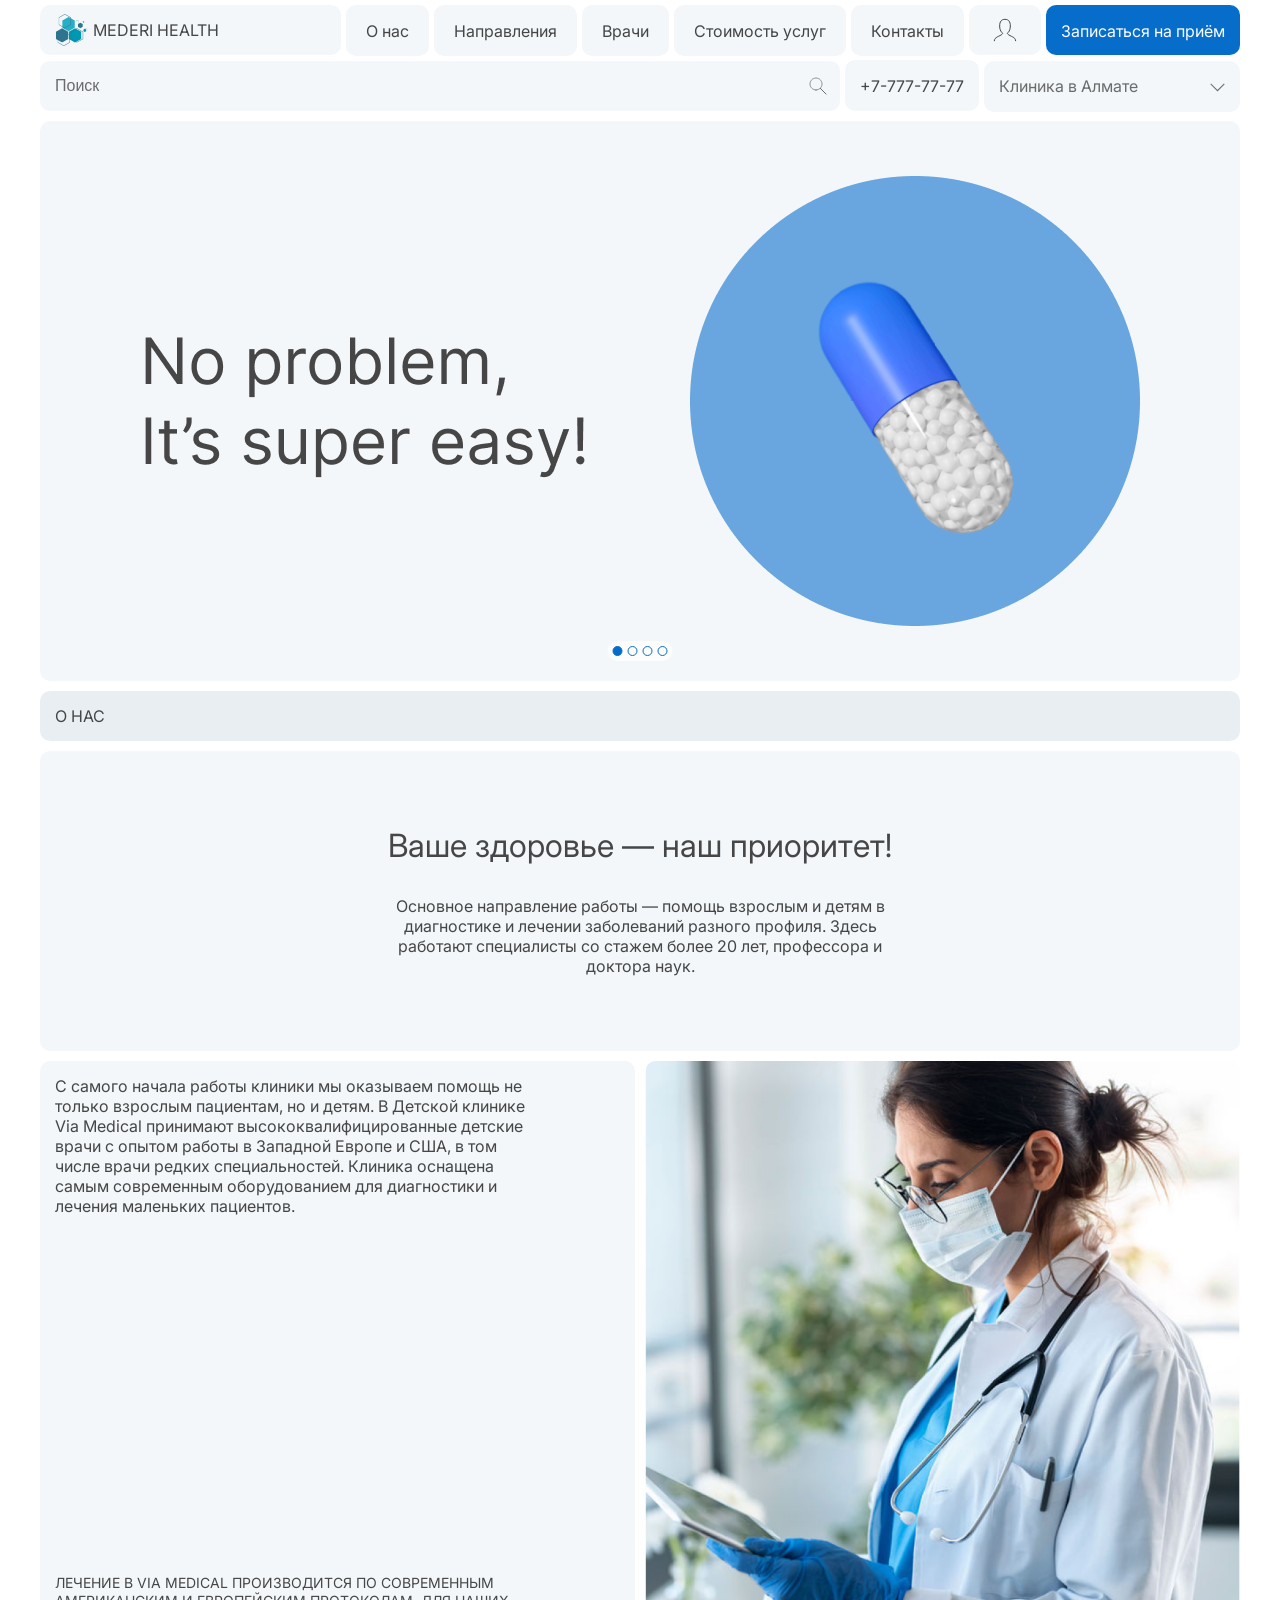
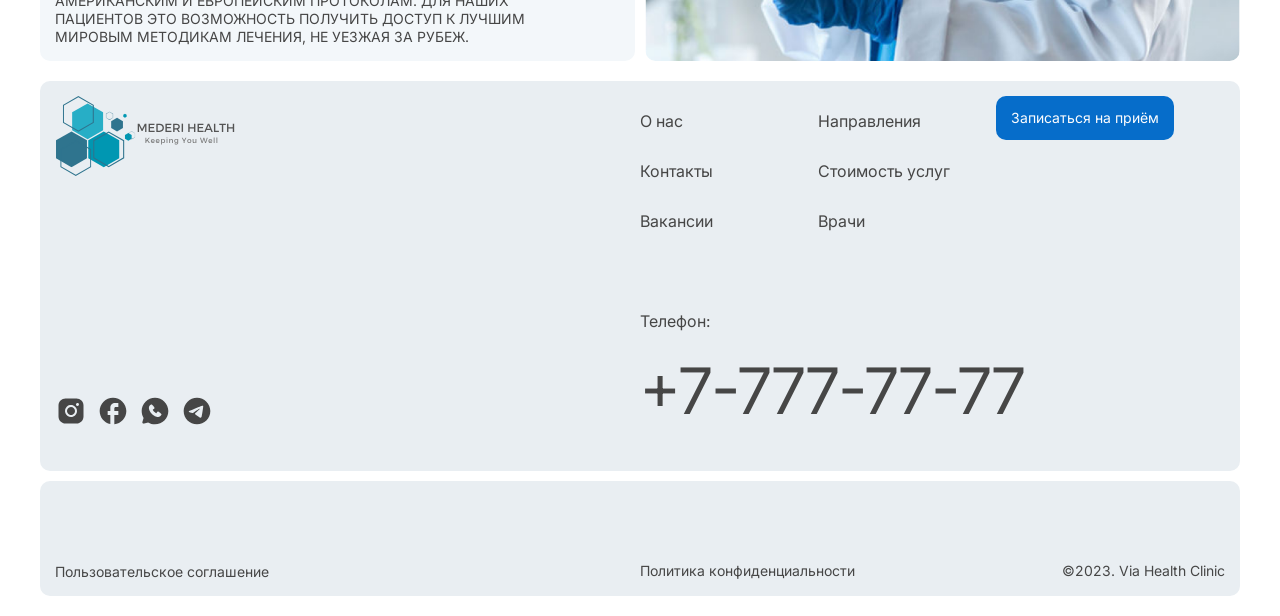
==== commit 3ba7d48e: "MEDERI: Mobile layout has been added" ====
--- a/source/about.html
+++ b/source/about.html
@@ -51,7 +51,7 @@
 				<a href="#" class="button button__icon">
 					<img src="media/icons/icon_profile.svg" alt="">
 				</a>
-				<a href="#doctor-form" class="button button__middle button__blue open-modal">
+				<a href="#" class="button button__middle button__blue ">
 					Записаться на приём
 				</a>
 			</div>
@@ -59,6 +59,56 @@
 				<form class="header-search">
 					<input type="text" name="search" class="header-search__input" placeholder="Поиск">
 				</form>
+				<a href="#" class="header-phone">
+					+7-777-77-77
+				</a>
+				<div class="custom-select header-select">
+					<select id="city-select">
+						<option value="1">Клиника в Алмате</option>
+						<option value="2">Клиника в Астане</option>
+						<option value="3">Клиника в Караганде</option>
+					</select>
+				</div>
+			</div>
+			<div class="container-header__row-03">
+				<a href="#" class="header-logotype">
+					<img src="media/logotype_small.svg" alt="">
+					<span>MEDERI HEALTH</span>
+				</a>
+				<div class="header-mobile-menu">
+					<img src="media/icons/icon_burger.svg" alt="Menu" class="img-svg">
+					<img src="media/icons/icon_close.svg" alt="Close">
+				</div>
+			</div>
+			<div class="container-header__row-04">
+				<div class="header-menu">
+					<ul>
+						<li>
+							<a href="#">О нас</a>
+						</li>
+						<li>
+							<a href="#">Направления</a>
+						</li>
+						<li>
+							<a href="#">Врачи</a>
+						</li>
+						<li>
+							<a href="#">Стоимость услуг</a>
+						</li>
+						<li>
+							<a href="#">Контакты</a>
+						</li>
+						<li>
+							<a href="#">Контакты</a>
+						</li>
+					</ul>
+				</div>
+				<a href="#" class="button button__icon">
+					<img src="media/icons/icon_profile.svg" alt="">
+				</a>
+				<a href="#" class="button button__middle button__blue ">
+					Записаться на приём
+				</a>
 				<a href="#" class="header-phone">
 					+7-777-77-77
 				</a>
@@ -191,6 +241,116 @@
 					<span>©2023. Via Health Clinic</span>
 				</div>
 			</div>
+			<div class="container-footer__row-03">
+				<div>
+					<img src="media/logotype_large.svg" alt="">
+				</div>
+				<div>
+					<a href="#" class="button button__small button__blue ">
+						Записаться на приём
+					</a>
+				</div>
+				<div class="footer__menu">
+					<ul>
+						<li>
+							<a href="#">О нас</a>
+						</li>
+						<li>
+							<a href="#">Контакты</a>
+						</li>
+						<li>
+							<a href="#">Вакансии</a>
+						</li>
+					</ul>
+				</div>
+				<div class="footer__menu">
+					<ul>
+						<li>
+							<a href="#">Направления</a>
+						</li>
+						<li>
+							<a href="#">Стоимость услуг</a>
+						</li>
+						<li>
+							<a href="#">Врачи</a>
+						</li>
+					</ul>
+				</div>
+				<div>
+					<span>Телефон:</span>
+					<p>
+						<a href="tel: +7-777-77-77">+7-777-77-77</a>
+					</p>
+				</div>
+				<div class="footer__social-media">
+					<a href="#">
+						<img src="media/icons/icon_instagram.svg" alt="">
+					</a>
+					<a href="#">
+						<img src="media/icons/icon_facebook.svg" alt="">
+					</a>
+					<a href="#">
+						<img src="media/icons/icon_whatsapp.svg" alt="">
+					</a>
+					<a href="#">
+						<img src="media/icons/icon_telegram.svg" alt="">
+					</a>
+				</div>
+			</div>
+			<div class="container-footer__row-04">
+				<div>
+					<img src="media/logotype_large.svg" alt="">
+				</div>
+				<div class="footer__menu">
+					<ul>
+						<li>
+							<a href="#">О нас</a>
+						</li>
+						<li>
+							<a href="#">Контакты</a>
+						</li>
+						<li>
+							<a href="#">Вакансии</a>
+						</li>
+					</ul>
+					<ul>
+						<li>
+							<a href="#">Направления</a>
+						</li>
+						<li>
+							<a href="#">Стоимость услуг</a>
+						</li>
+						<li>
+							<a href="#">Врачи</a>
+						</li>
+					</ul>
+				</div>
+				<div>
+					<a href="#" class="button button__small button__blue ">
+						Записаться на приём
+					</a>
+				</div>
+				<div>
+					<span>Телефон:</span>
+					<p>
+						<a href="tel: +7-777-77-77">+7-777-77-77</a>
+					</p>
+				</div>
+				<div class="footer__social-media">
+					<a href="#">
+						<img src="media/icons/icon_instagram.svg" alt="">
+					</a>
+					<a href="#">
+						<img src="media/icons/icon_facebook.svg" alt="">
+					</a>
+					<a href="#">
+						<img src="media/icons/icon_whatsapp.svg" alt="">
+					</a>
+					<a href="#">
+						<img src="media/icons/icon_telegram.svg" alt="">
+					</a>
+				</div>
+			</div>
 		</div>
 	</div>
 </footer>
--- a/source/css/main.css
+++ b/source/css/main.css
@@ -82,13 +82,13 @@
   height: 50px;
   font-size: 16px;
   line-height: 20px;
-  padding: 15.5px 20px;
+  padding: 15.5px 15px;
 }
 .button__small {
   height: 44px;
   font-size: 14px;
   line-height: 18px;
-  padding: 12.5px 20px;
+  padding: 12.5px 15px;
 }
 .button__blue {
   color: var(--font-white);
@@ -277,170 +277,6 @@
   color: var(--font-medium-grey);
 }
 .input-block input:focus {
-  outline: 1px solid var(--color-grey-80);
-}
-
-/* Input's style settings end. */
-/* UI STYLE SETTINGS END. */
-/* MODAL STYLE SETTINGS START: */
-.section-modal {
-  width: 100%;
-  max-width: 800px;
-  margin: 0px auto;
-}
-.section-modal .container-modal {
-  display: flex;
-  flex-direction: column;
-  row-gap: 10px;
-  border-radius: 10px;
-  background-color: var(--bg-white);
-  padding: 10px 10px;
-}
-.section-modal .container-modal .head-modal {
-  display: flex;
-  flex-direction: row;
-  align-items: center;
-  justify-content: space-between;
-  column-gap: 10px;
-  border-radius: 10px;
-  background-color: var(--bg-light-grey);
-  padding: 10px 10px;
-}
-.section-modal .container-modal .head-modal p {
-  height: 50px;
-  display: flex;
-  align-items: center;
-  flex: 1;
-  font-size: 16px;
-  line-height: 20px;
-  font-weight: 400;
-  color: var(--font-dark-grey);
-  text-transform: uppercase;
-  border-radius: 10px;
-  background-color: var(--bg-ultra-light-grey);
-  padding: 0px 15px;
-}
-.section-modal .container-modal .head-modal > div {
-  width: 50px;
-  height: 50px;
-  display: flex;
-  justify-content: center;
-  align-items: center;
-  border-radius: 10px;
-  background-color: var(--bg-ultra-light-grey);
-  transition-duration: 0.2s;
-  cursor: pointer;
-}
-.section-modal .container-modal .head-modal > div:hover {
-  outline: 1px solid var(--color-grey-80);
-}
-
-/* MODAL STYLE SETTINGS END. */
-/* HEADER STYLE SETTINGS START: */
-.section-header {
-  margin: 5px 0px 10px 0px;
-}
-
-.container-header {
-  display: flex;
-  flex-direction: column;
-  row-gap: 5px;
-}
-.container-header .container-header__row-01,
-.container-header .container-header__row-02 {
-  width: 100%;
-  display: flex;
-  justify-content: space-between;
-  align-items: center;
-  gap: 5px;
-}
-
-.container-header__row-01 .header-logotype {
-  display: flex;
-  justify-content: flex-start;
-  align-items: center;
-  column-gap: 5px;
-  text-decoration: none;
-  background-color: var(--bg-ultra-light-grey);
-  border-radius: 10px;
-  padding: 8px 15px;
-  flex: 1;
-  transition-duration: 0.2s;
-}
-.container-header__row-01 .header-logotype:hover {
-  color: var(--color-grey-dark);
-}
-.container-header__row-01 .header-logotype:focus {
-  outline: 1px solid var(--color-grey-80);
-}
-.container-header__row-01 .header-logotype span {
-  font-size: 16px;
-  font-weight: 400;
-  color: var(--font-dark-grey);
-}
-.container-header__row-01 .header-menu ul {
-  display: flex;
-  align-items: center;
-  column-gap: 5px;
-  list-style-type: none;
-}
-.container-header__row-01 .header-menu ul li a {
-  font-size: 16px;
-  font-weight: 400;
-  color: var(--font-dark-grey);
-  text-decoration: none;
-  background-color: var(--bg-ultra-light-grey);
-  border-radius: 10px;
-  padding: 15.5px 20px;
-  transition-duration: 0.2s;
-}
-.container-header__row-01 .header-menu ul li a:hover {
-  color: var(--color-grey-dark);
-}
-.container-header__row-01 .header-menu ul li a:focus {
-  outline: 1px solid var(--color-grey-80);
-}
-
-.container-header__row-02 .header-search {
-  flex: 1;
-}
-.container-header__row-02 .header-search .header-search__input {
-  width: 100%;
-  background-color: var(--bg-ultra-light-grey);
-  font-size: 16px;
-  font-weight: 400;
-  color: var(--font-medium-grey);
-  background-image: url("../media/icons/icon_search.svg");
-  background-repeat: no-repeat;
-  background-position: right 10px center;
-  background-size: 24px;
-  border: none;
-  border-radius: 10px;
-  background-color: var(--bg-ultra-light-grey);
-  padding: 16px 15px;
-  transition: 0.2s;
-}
-.container-header__row-02 .header-search .header-search__input::placeholder {
-  font-size: 16px;
-  font-weight: 400;
-  color: var(--font-medium-grey);
-}
-.container-header__row-02 .header-search .header-search__input:focus {
-  outline: 1px solid var(--color-grey-80);
-}
-.container-header__row-02 .header-phone {
-  font-size: 16px;
-  font-weight: 400;
-  color: var(--font-dark-grey);
-  text-decoration: none;
-  background-color: var(--bg-ultra-light-grey);
-  border-radius: 10px;
-  padding: 15.5px 15px;
-}
-.container-header__row-02 .header-phone:hover {
-  color: var(--color-grey-dark);
-}
-.container-header__row-02 .header-phone:focus {
   outline: 1px solid var(--color-grey-80);
 }
 
@@ -530,8 +366,286 @@
   top: 35%;
 }
 
-.custom-select.header-select .custom-select-container.customSelect {
+/* Input's style settings end. */
+/* UI STYLE SETTINGS END. */
+/* MODAL STYLE SETTINGS START: */
+.section-modal {
+  width: 100%;
+  max-width: 800px;
+  margin: 0px auto;
+}
+.section-modal .container-modal {
+  display: flex;
+  flex-direction: column;
+  row-gap: 10px;
+  border-radius: 10px;
+  background-color: var(--bg-white);
+  padding: 10px 10px;
+}
+.section-modal .container-modal .head-modal {
+  display: flex;
+  flex-direction: row;
+  align-items: center;
+  justify-content: space-between;
+  column-gap: 10px;
+  border-radius: 10px;
+  background-color: var(--bg-light-grey);
+  padding: 10px 10px;
+}
+.section-modal .container-modal .head-modal p {
+  height: 50px;
+  display: flex;
+  align-items: center;
+  flex: 1;
+  font-size: 16px;
+  line-height: 20px;
+  font-weight: 400;
+  color: var(--font-dark-grey);
+  text-transform: uppercase;
+  border-radius: 10px;
+  background-color: var(--bg-ultra-light-grey);
+  padding: 0px 15px;
+}
+.section-modal .container-modal .head-modal > div {
+  width: 50px;
+  height: 50px;
+  display: flex;
+  justify-content: center;
+  align-items: center;
+  border-radius: 10px;
+  background-color: var(--bg-ultra-light-grey);
+  transition-duration: 0.2s;
+  cursor: pointer;
+}
+.section-modal .container-modal .head-modal > div:hover {
+  outline: 1px solid var(--color-grey-80);
+}
+
+/* MODAL STYLE SETTINGS END. */
+/* HEADER STYLE SETTINGS START: */
+.section-header {
+  margin: 5px 0px 10px 0px;
+}
+
+.container-header {
+  display: flex;
+  flex-direction: column;
+  row-gap: 5px;
+}
+.container-header .container-header__row-01,
+.container-header .container-header__row-02 {
+  width: 100%;
+  display: flex;
+  justify-content: space-between;
+  align-items: center;
+  gap: 5px;
+}
+
+.container-header__row-01 .header-logotype {
+  display: flex;
+  justify-content: flex-start;
+  align-items: center;
+  column-gap: 5px;
+  text-decoration: none;
+  background-color: var(--bg-ultra-light-grey);
+  border-radius: 10px;
+  padding: 8px 15px;
+  flex: 1;
+  transition-duration: 0.2s;
+}
+.container-header__row-01 .header-logotype:hover {
+  color: var(--color-grey-dark);
+}
+.container-header__row-01 .header-logotype:focus {
+  outline: 1px solid var(--color-grey-80);
+}
+.container-header__row-01 .header-logotype span {
+  font-size: 16px;
+  font-weight: 400;
+  color: var(--font-dark-grey);
+}
+.container-header__row-01 .header-menu ul {
+  display: flex;
+  align-items: center;
+  column-gap: 5px;
+  list-style-type: none;
+}
+.container-header__row-01 .header-menu ul li a {
+  font-size: 16px;
+  font-weight: 400;
+  color: var(--font-dark-grey);
+  text-decoration: none;
+  background-color: var(--bg-ultra-light-grey);
+  border-radius: 10px;
+  padding: 15.5px 20px;
+  transition-duration: 0.2s;
+}
+.container-header__row-01 .header-menu ul li a:hover {
+  color: var(--color-grey-dark);
+}
+.container-header__row-01 .header-menu ul li a:focus {
+  outline: 1px solid var(--color-grey-80);
+}
+
+.container-header__row-02 .header-search {
+  flex: 1;
+}
+.container-header__row-02 .header-search .header-search__input {
+  width: 100%;
+  background-color: var(--bg-ultra-light-grey);
+  font-size: 16px;
+  font-weight: 400;
+  color: var(--font-medium-grey);
+  background-image: url("../media/icons/icon_search.svg");
+  background-repeat: no-repeat;
+  background-position: right 10px center;
+  background-size: 24px;
+  border: none;
+  border-radius: 10px;
+  background-color: var(--bg-ultra-light-grey);
+  padding: 16px 15px;
+  transition: 0.2s;
+}
+.container-header__row-02 .header-search .header-search__input::placeholder {
+  font-size: 16px;
+  font-weight: 400;
+  color: var(--font-medium-grey);
+}
+.container-header__row-02 .header-search .header-search__input:focus {
+  outline: 1px solid var(--color-grey-80);
+}
+.container-header__row-02 .header-phone {
+  font-size: 16px;
+  font-weight: 400;
+  color: var(--font-dark-grey);
+  text-decoration: none;
+  background-color: var(--bg-ultra-light-grey);
+  border-radius: 10px;
+  padding: 15.5px 15px;
+}
+.container-header__row-02 .header-phone:hover {
+  color: var(--color-grey-dark);
+}
+.container-header__row-02 .header-phone:focus {
+  outline: 1px solid var(--color-grey-80);
+}
+.container-header__row-02 .custom-select.header-select .custom-select-container.customSelect {
   width: 256px;
+}
+
+.container-header__row-03 {
+  display: none;
+  justify-content: space-between;
+  align-items: center;
+  flex: 1;
+  background-color: var(--bg-ultra-light-grey);
+  border-radius: 10px;
+  padding: 5px 10px;
+}
+.container-header__row-03 .header-logotype {
+  display: flex;
+  justify-content: flex-start;
+  align-items: center;
+  column-gap: 5px;
+  text-decoration: none;
+  transition-duration: 0.2s;
+}
+.container-header__row-03 .header-logotype:hover {
+  color: var(--color-grey-dark);
+}
+.container-header__row-03 .header-logotype:focus {
+  outline: 1px solid var(--color-grey-80);
+}
+.container-header__row-03 .header-logotype span {
+  font-size: 14px;
+  font-weight: 400;
+  color: var(--font-dark-grey);
+}
+.container-header__row-03 .header-mobile-menu {
+  display: flex;
+  justify-content: center;
+  align-items: center;
+  cursor: pointer;
+}
+.container-header__row-03 .header-mobile-menu:hover .img-svg rect {
+  fill: var(--color-blue-dark);
+}
+.container-header__row-03 .header-mobile-menu svg {
+  display: block;
+}
+.container-header__row-03 .header-mobile-menu svg.disactive {
+  display: none;
+}
+.container-header__row-03 .header-mobile-menu img {
+  display: none;
+}
+.container-header__row-03 .header-mobile-menu img.active {
+  display: block;
+}
+
+.container-header__row-04 {
+  height: 0px;
+  opacity: 0;
+  overflow: hidden;
+  display: none;
+  flex-direction: column;
+  row-gap: 5px;
+  transition-duration: 0.3s;
+}
+.container-header__row-04.active {
+  height: auto;
+  opacity: 1;
+  overflow: visible;
+  margin: 0px 0px 5px 0px;
+}
+.container-header__row-04 .header-menu ul {
+  display: flex;
+  flex-direction: column;
+  row-gap: 5px;
+  list-style-type: none;
+}
+.container-header__row-04 .header-menu ul li a {
+  width: 100%;
+  display: inline-block;
+  font-size: 14px;
+  font-weight: 400;
+  color: var(--font-dark-grey);
+  text-decoration: none;
+  text-align: center;
+  background-color: var(--bg-ultra-light-grey);
+  border-radius: 10px;
+  padding: 13px 20px;
+  transition-duration: 0.2s;
+}
+.container-header__row-04 .header-menu ul li a:hover {
+  color: var(--color-grey-dark);
+}
+.container-header__row-04 .header-menu ul li a:focus {
+  outline: 1px solid var(--color-grey-80);
+}
+.container-header__row-04 .button {
+  text-align: center;
+}
+.container-header__row-04 .header-phone {
+  width: 100%;
+  display: inline-block;
+  font-size: 14px;
+  font-weight: 400;
+  color: var(--font-dark-grey);
+  text-decoration: none;
+  text-align: center;
+  background-color: var(--bg-ultra-light-grey);
+  border-radius: 10px;
+  padding: 13.5px 15px;
+}
+.container-header__row-04 .header-phone:hover {
+  color: var(--color-grey-dark);
+}
+.container-header__row-04 .header-phone:focus {
+  outline: 1px solid var(--color-grey-80);
+}
+.container-header__row-04 .custom-select.header-select .custom-select-container.customSelect {
+  width: 100%;
 }
 
 /* HEADER STYLE SETTINGS END. */
@@ -640,6 +754,7 @@
 }
 
 .doctor__item {
+  min-width: 200px;
   display: flex;
   flex-direction: column;
   row-gap: 15px;
@@ -651,13 +766,466 @@
   display: flex;
   justify-content: space-between;
   align-items: flex-start;
+  column-gap: 10px;
 }
 .doctor__item .head .image {
-  width: 111px;
-  height: 111px;
+  min-width: 111px;
+  min-height: 111px;
   position: relative;
 }
 .doctor__item .head .image img {
+  width: 100%;
+  height: 100%;
+  position: absolute;
+  left: 50%;
+  top: 50%;
+  border-radius: 10px;
+  transform: translate(-50%, -50%);
+  object-fit: cover;
+}
+.doctor__item .head .time-list {
+  width: 100%;
+  display: flex;
+  flex-direction: column;
+  align-items: flex-end;
+  row-gap: 5px;
+}
+.doctor__item .head .time-list .time {
+  width: 100%;
+  max-width: 95px;
+  height: 24px;
+  display: inline-flex;
+  align-items: center;
+  justify-content: center;
+  font-size: 12px;
+  line-height: 14px;
+  font-weight: 600;
+  color: var(--font-white);
+  text-decoration: none;
+  border-radius: 5px;
+  background-color: var(--bt-blue);
+  transition-duration: 0.3s;
+}
+.doctor__item .head .time-list .time:hover {
+  background-color: var(--color-blue-dark);
+}
+.doctor__item .head .time-list .time img {
+  max-width: 22px;
+}
+.doctor__item .body {
+  display: flex;
+  flex-direction: column;
+  row-gap: 10px;
+}
+.doctor__item .body p {
+  font-size: 14px;
+  line-height: 16px;
+  font-weight: 400;
+  color: var(--font-medium-grey);
+}
+.doctor__item .body p.name {
+  font-size: 16px;
+  line-height: 20px;
+  color: var(--font-dark-grey);
+}
+.doctor__item .footer {
+  display: flex;
+  column-gap: 5px;
+  align-items: center;
+}
+.doctor__item .footer span {
+  font-size: 16px;
+  line-height: 20px;
+  color: var(--font-dark-grey);
+}
+.doctor__item .footer span.price-previous {
+  opacity: 0.6;
+  text-decoration: line-through;
+}
+
+/* DOCTORS STYLE SETTINGS END. */
+/* ABOUT STYLE SETTINGS START: */
+.section-about {
+  margin: 20px 0px;
+}
+.section-about .container-about {
+  display: flex;
+  flex-direction: column;
+  row-gap: 10px;
+}
+.section-about .container-about .container-about__row-02 {
+  display: flex;
+  flex-direction: row;
+  column-gap: 10px;
+}
+.section-about .container-about .container-about__row-02 .container-about__column-01 {
+  width: 50%;
+  display: flex;
+  flex-direction: column;
+  row-gap: 10px;
+}
+.section-about .container-about .container-about__row-02 .container-about__column-01 > div {
+  display: flex;
+  flex-direction: column;
+  justify-content: space-between;
+  border-radius: 10px;
+  background-color: var(--bg-ultra-light-grey);
+  padding: 15px 15px 30px 15px;
+}
+.section-about .container-about .container-about__row-02 .container-about__column-01 > div:first-child {
+  height: 270px;
+}
+.section-about .container-about .container-about__row-02 .container-about__column-01 > div:last-child {
+  height: 290px;
+}
+.section-about .container-about .container-about__row-02 .container-about__column-01 > div p {
+  max-width: 260px;
+  font-size: 16px;
+  line-height: 20px;
+  font-weight: 400;
+  color: var(--font-dark-grey);
+}
+.section-about .container-about .container-about__row-02 .container-about__column-01 .numbers {
+  display: grid;
+  grid-template-columns: repeat(3, 1fr);
+  column-gap: 25px;
+}
+.section-about .container-about .container-about__row-02 .container-about__column-01 .numbers div {
+  display: flex;
+  flex-direction: column;
+  row-gap: 10px;
+}
+.section-about .container-about .container-about__row-02 .container-about__column-01 .numbers div span {
+  font-size: 32px;
+  line-height: 40px;
+  font-weight: 400;
+  color: var(--font-blue);
+}
+.section-about .container-about .container-about__row-02 .container-about__column-01 .numbers div p {
+  font-size: 14px;
+  line-height: 18px;
+  font-weight: 400;
+  color: var(--font-medium-grey);
+  text-transform: uppercase;
+}
+.section-about .container-about .container-about__row-02 .container-about__column-02 {
+  width: 50%;
+  display: flex;
+  flex-direction: column;
+  row-gap: 10px;
+}
+.section-about .container-about .container-about__row-02 .container-about__column-02 > div {
+  height: 20%;
+  display: flex;
+  align-items: center;
+  border-radius: 10px;
+  background-color: var(--bg-ultra-light-grey);
+  padding: 15px 30px;
+}
+.section-about .container-about .container-about__row-02 .container-about__column-02 > div p {
+  font-size: 16px;
+  line-height: 20px;
+  font-weight: 400;
+  color: var(--font-dark-grey);
+}
+
+/* ABOUT STYLE SETTINGS END. */
+/* CONTACTS STYLE SETTINGS START: */
+.section-contacts .container-contacts {
+  display: flex;
+  flex-direction: column;
+  row-gap: 10px;
+}
+.section-contacts .container-contacts .container-contacts__row-02 {
+  width: 100%;
+  height: 540px;
+  display: flex;
+  column-gap: 20px;
+  border-radius: 10px;
+  background-color: var(--bt-ultra-light-grey);
+  padding: 15px 15px;
+}
+.section-contacts .container-contacts .container-contacts__row-02 .container-contacts__column-01 {
+  width: calc(50% + 15px);
+  overflow-y: auto;
+}
+.section-contacts .container-contacts .container-contacts__row-02 .container-contacts__column-01::-webkit-scrollbar {
+  width: 10px;
+  border-radius: 10px;
+  background-color: var(--elements-white);
+}
+.section-contacts .container-contacts .container-contacts__row-02 .container-contacts__column-01::-webkit-scrollbar-thumb {
+  border-radius: 10px;
+  background: var(--elements-light-blue);
+}
+.section-contacts .container-contacts .container-contacts__row-02 .container-contacts__column-01::-webkit-scrollbar-corner {
+  background-color: var(--elements-white);
+}
+.section-contacts .container-contacts .container-contacts__row-02 .container-contacts__column-02 {
+  width: calc(50% - 15px);
+}
+.section-contacts .container-contacts .container-contacts__row-02 .container-contacts__column-02 .maps {
+  width: 100%;
+  height: 100%;
+  border-radius: 10px;
+  background-color: var(--elements-white);
+}
+.section-contacts .container-contacts .container-contacts__row-02 .container-contacts__column-02 .maps .map-01, .section-contacts .container-contacts .container-contacts__row-02 .container-contacts__column-02 .maps .map-02 {
+  display: none;
+}
+.section-contacts .container-contacts .container-contacts__row-02 .container-contacts__column-02 .maps .map-01.active, .section-contacts .container-contacts .container-contacts__row-02 .container-contacts__column-02 .maps .map-02.active {
+  display: block;
+}
+.section-contacts .container-contacts .container-contacts__row-03 .button {
+  width: 100%;
+  justify-content: space-between;
+}
+
+.addres-list {
+  display: flex;
+  flex-direction: column;
+  row-gap: 20px;
+  padding: 0px 15px 0px 0px;
+}
+.addres-list .addres-item {
+  border-radius: 10px;
+  background-color: var(--elements-white);
+  padding: 20px 20px;
+}
+.addres-list .addres-item .head {
+  margin: 0px 0px 20px 0px;
+}
+.addres-list .addres-item .head h3 {
+  font-size: 16px;
+  line-height: 20px;
+  font-weight: 400;
+  color: var(--font-medium-grey);
+  text-transform: uppercase;
+}
+.addres-list .addres-item .body {
+  display: flex;
+  flex-direction: column;
+  row-gap: 10px;
+}
+.addres-list .addres-item .body p, .addres-list .addres-item .body a {
+  max-width: 290px;
+  font-size: 16px;
+  line-height: 20px;
+  font-weight: 400;
+  color: var(--font-medium-grey);
+  text-decoration: none;
+}
+.addres-list .addres-item .body p.map-button, .addres-list .addres-item .body a.map-button {
+  text-decoration: underline;
+  cursor: pointer;
+}
+
+/* CONTACTS STYLE SETTINGS END. */
+/* FOOTER STYLE SETTINGS START: */
+.section-footer {
+  margin: 20px 0px;
+}
+.section-footer .container-footer {
+  display: flex;
+  flex-direction: column;
+  row-gap: 10px;
+}
+.section-footer .container-footer .container-footer__row-01 {
+  display: flex;
+  border-radius: 10px;
+  background-color: var(--bg-light-grey);
+  padding: 15px 15px 40px 15px;
+}
+.section-footer .container-footer .container-footer__row-01 .container-footer__column-01 {
+  width: 50%;
+  display: flex;
+  flex-direction: column;
+  align-items: flex-start;
+  justify-content: space-between;
+}
+.section-footer .container-footer .container-footer__row-01 .container-footer__column-02 {
+  width: 50%;
+  display: flex;
+  flex-direction: column;
+  align-items: flex-start;
+  justify-content: space-between;
+  row-gap: 65px;
+}
+.section-footer .container-footer .container-footer__row-01 .container-footer__column-02 span {
+  font-size: 16px;
+  line-height: 20px;
+  font-weight: 400;
+  color: var(--font-dark-grey);
+}
+.section-footer .container-footer .container-footer__row-01 .container-footer__column-02 p {
+  margin: 20px 0px 0px 0px;
+}
+.section-footer .container-footer .container-footer__row-01 .container-footer__column-02 p a {
+  font-size: 64px;
+  line-height: 80px;
+  font-weight: 400;
+  color: var(--font-dark-grey);
+  text-decoration: none;
+}
+.section-footer .container-footer .container-footer__row-02 {
+  display: flex;
+  align-items: center;
+  padding: 80px 15px 15px 15px;
+  border-radius: 10px;
+  background-color: var(--bg-light-grey);
+}
+.section-footer .container-footer .container-footer__row-02 div:first-child {
+  width: 50%;
+}
+.section-footer .container-footer .container-footer__row-02 div:last-child {
+  width: 50%;
+  display: flex;
+  justify-content: space-between;
+  align-items: center;
+}
+.section-footer .container-footer .container-footer__row-02 a, .section-footer .container-footer .container-footer__row-02 span {
+  font-size: 14px;
+  line-height: 16px;
+  font-weight: 400;
+  color: var(--font-dark-grey);
+  text-decoration: none;
+}
+.section-footer .container-footer .container-footer__row-03 {
+  display: none;
+  grid-template-columns: repeat(2, 1fr);
+  row-gap: 20px;
+  border-radius: 10px;
+  background-color: var(--bg-light-grey);
+  padding: 15px 10px 15px 10px;
+}
+.section-footer .container-footer .container-footer__row-03 img {
+  max-width: 130px;
+}
+.section-footer .container-footer .container-footer__row-03 .button {
+  width: 100%;
+  text-align: center;
+}
+.section-footer .container-footer .container-footer__row-03 > div span {
+  font-size: 16px;
+  line-height: 20px;
+  font-weight: 400;
+  color: var(--font-dark-grey);
+  display: inline-block;
+  margin: 20px 0px 0px 0px;
+}
+.section-footer .container-footer .container-footer__row-03 > div p {
+  margin: 20px 0px 0px 0px;
+}
+.section-footer .container-footer .container-footer__row-03 > div p a {
+  font-size: 32px;
+  line-height: 40px;
+  font-weight: 400;
+  color: var(--font-dark-grey);
+  text-decoration: none;
+}
+.section-footer .container-footer .container-footer__row-03 .footer__social-media {
+  margin: 20px 0px 0px 0px;
+}
+.section-footer .container-footer .container-footer__row-03 .footer__menu {
+  display: flex;
+  flex-direction: column;
+}
+.section-footer .container-footer .container-footer__row-04 {
+  display: none;
+  flex-direction: column;
+  row-gap: 20px;
+  border-radius: 10px;
+  background-color: var(--bg-light-grey);
+  padding: 15px 10px 15px 10px;
+}
+.section-footer .container-footer .container-footer__row-04 img {
+  max-width: 130px;
+}
+.section-footer .container-footer .container-footer__row-04 .button {
+  width: 100%;
+  text-align: center;
+}
+.section-footer .container-footer .container-footer__row-04 .footer__menu {
+  display: flex;
+  flex-direction: column;
+}
+.section-footer .container-footer .container-footer__row-04 > div span {
+  font-size: 16px;
+  line-height: 20px;
+  font-weight: 400;
+  color: var(--font-dark-grey);
+}
+.section-footer .container-footer .container-footer__row-04 > div p {
+  margin: 20px 0px 0px 0px;
+}
+.section-footer .container-footer .container-footer__row-04 > div p a {
+  font-size: 32px;
+  line-height: 40px;
+  font-weight: 400;
+  color: var(--font-dark-grey);
+  text-decoration: none;
+}
+.section-footer .container-footer .container-footer__row-04 .footer__social-media {
+  margin: 20px 0px 0px 0px;
+}
+
+.footer__social-media {
+  display: flex;
+  column-gap: 10px;
+}
+.footer__social-media a {
+  text-decoration: none;
+}
+
+.footer__menu {
+  display: grid;
+  grid-template-columns: repeat(3, 1fr);
+}
+.footer__menu ul {
+  display: flex;
+  flex-direction: column;
+  list-style-type: none;
+}
+.footer__menu ul li a {
+  display: inline-block;
+  font-size: 16px;
+  line-height: 20px;
+  font-weight: 400;
+  color: var(--font-dark-grey);
+  text-decoration: none;
+  padding: 15px 0px;
+}
+
+/* FOOTER STYLE SETTINGS END. */
+/* DOCTOR PAGE STYLE SETTINGS START: */
+.section-doctor .container-doctor {
+  display: flex;
+  flex-direction: column;
+  row-gap: 10px;
+}
+.section-doctor .container-doctor__row-02 {
+  display: flex;
+  column-gap: 10px;
+}
+.section-doctor .container-doctor__row-02 .container-doctor__column-01 {
+  width: 50%;
+  display: flex;
+  flex-direction: column;
+  row-gap: 10px;
+}
+.section-doctor .container-doctor__row-02 .container-doctor__column-02 {
+  width: 50%;
+  display: flex;
+  flex-direction: column;
+  row-gap: 10px;
+}
+
+.doctor-photo__desktop {
+  width: 100%;
+  height: 580px;
+  position: relative;
+}
+.doctor-photo__desktop img {
   width: 100%;
   height: 100%;
   position: absolute;
@@ -665,359 +1233,15 @@
   top: 50%;
   transform: translate(-50%, -50%);
   object-fit: cover;
-}
-.doctor__item .head .time-list {
-  display: flex;
-  flex-direction: column;
-  row-gap: 5px;
-}
-.doctor__item .head .time-list .time {
-  width: 95px;
-  height: 24px;
-  display: inline-flex;
-  align-items: center;
-  justify-content: center;
-  font-size: 12px;
-  line-height: 14px;
-  font-weight: 600;
-  color: var(--font-white);
-  text-decoration: none;
-  border-radius: 5px;
-  background-color: var(--bt-blue);
-  transition-duration: 0.3s;
-}
-.doctor__item .head .time-list .time:hover {
-  background-color: var(--color-blue-dark);
-}
-.doctor__item .head .time-list .time img {
-  max-width: 22px;
-}
-.doctor__item .body {
-  display: flex;
-  flex-direction: column;
-  row-gap: 10px;
-}
-.doctor__item .body p {
-  font-size: 14px;
-  line-height: 16px;
-  font-weight: 400;
-  color: var(--font-medium-grey);
-}
-.doctor__item .body p.name {
-  font-size: 16px;
-  line-height: 20px;
-  color: var(--font-dark-grey);
-}
-.doctor__item .footer {
-  display: flex;
-  column-gap: 5px;
-  align-items: center;
-}
-.doctor__item .footer span {
-  font-size: 16px;
-  line-height: 20px;
-  color: var(--font-dark-grey);
-}
-.doctor__item .footer span.price-previous {
-  opacity: 0.6;
-  text-decoration: line-through;
-}
-
-/* DOCTORS STYLE SETTINGS END. */
-/* ABOUT STYLE SETTINGS START: */
-.section-about {
-  margin: 20px 0px;
-}
-.section-about .container-about {
-  display: flex;
-  flex-direction: column;
-  row-gap: 10px;
-}
-.section-about .container-about .container-about__row-02 {
-  display: flex;
-  flex-direction: row;
-  column-gap: 10px;
-}
-.section-about .container-about .container-about__row-02 .container-about__column-01 {
-  width: 50%;
-  display: flex;
-  flex-direction: column;
-  row-gap: 10px;
-}
-.section-about .container-about .container-about__row-02 .container-about__column-01 > div {
-  display: flex;
-  flex-direction: column;
-  justify-content: space-between;
-  border-radius: 10px;
-  background-color: var(--bg-ultra-light-grey);
-  padding: 15px 15px 30px 15px;
-}
-.section-about .container-about .container-about__row-02 .container-about__column-01 > div:first-child {
-  height: 270px;
-}
-.section-about .container-about .container-about__row-02 .container-about__column-01 > div:last-child {
-  height: 290px;
-}
-.section-about .container-about .container-about__row-02 .container-about__column-01 > div p {
-  max-width: 260px;
-  font-size: 16px;
-  line-height: 20px;
-  font-weight: 400;
-  color: var(--font-dark-grey);
-}
-.section-about .container-about .container-about__row-02 .container-about__column-01 .numbers {
-  display: grid;
-  grid-template-columns: repeat(3, 1fr);
-  column-gap: 25px;
-}
-.section-about .container-about .container-about__row-02 .container-about__column-01 .numbers div {
-  display: flex;
-  flex-direction: column;
-  row-gap: 10px;
-}
-.section-about .container-about .container-about__row-02 .container-about__column-01 .numbers div span {
-  font-size: 32px;
-  line-height: 40px;
-  font-weight: 400;
-  color: var(--font-blue);
-}
-.section-about .container-about .container-about__row-02 .container-about__column-01 .numbers div p {
-  font-size: 14px;
-  line-height: 18px;
-  font-weight: 400;
-  color: var(--font-medium-grey);
-  text-transform: uppercase;
-}
-.section-about .container-about .container-about__row-02 .container-about__column-02 {
-  width: 50%;
-  display: flex;
-  flex-direction: column;
-  row-gap: 10px;
-}
-.section-about .container-about .container-about__row-02 .container-about__column-02 > div {
-  height: 20%;
-  display: flex;
-  align-items: center;
-  border-radius: 10px;
-  background-color: var(--bg-ultra-light-grey);
-  padding: 15px 30px;
-}
-.section-about .container-about .container-about__row-02 .container-about__column-02 > div p {
-  font-size: 16px;
-  line-height: 20px;
-  font-weight: 400;
-  color: var(--font-dark-grey);
-}
-
-/* ABOUT STYLE SETTINGS END. */
-/* CONTACTS STYLE SETTINGS START: */
-.section-contacts .container-contacts {
-  display: flex;
-  flex-direction: column;
-  row-gap: 10px;
-}
-.section-contacts .container-contacts .container-contacts__row-02 {
-  width: 100%;
-  height: 540px;
-  display: flex;
-  column-gap: 20px;
-  border-radius: 10px;
-  background-color: var(--bt-ultra-light-grey);
-  padding: 15px 15px;
-}
-.section-contacts .container-contacts .container-contacts__row-02 .container-contacts__column-01 {
-  width: calc(50% + 15px);
-  overflow-y: auto;
-}
-.section-contacts .container-contacts .container-contacts__row-02 .container-contacts__column-01::-webkit-scrollbar {
-  width: 10px;
-  border-radius: 10px;
-  background-color: var(--elements-white);
-}
-.section-contacts .container-contacts .container-contacts__row-02 .container-contacts__column-01::-webkit-scrollbar-thumb {
-  border-radius: 10px;
-  background: var(--elements-light-blue);
-}
-.section-contacts .container-contacts .container-contacts__row-02 .container-contacts__column-01::-webkit-scrollbar-corner {
-  background-color: var(--elements-white);
-}
-.section-contacts .container-contacts .container-contacts__row-02 .container-contacts__column-02 {
-  width: calc(50% - 15px);
-}
-.section-contacts .container-contacts .container-contacts__row-02 .container-contacts__column-02 .map {
-  width: 100%;
-  height: 100%;
-  border-radius: 10px;
-  background-color: var(--elements-white);
-}
-.section-contacts .container-contacts .container-contacts__row-03 .button {
-  width: 100%;
-  justify-content: space-between;
-}
-
-.addres-list {
-  display: flex;
-  flex-direction: column;
-  row-gap: 20px;
-  padding: 0px 15px 0px 0px;
-}
-.addres-list .addres-item {
-  border-radius: 10px;
-  background-color: var(--elements-white);
-  padding: 20px 20px;
-}
-.addres-list .addres-item .head {
-  margin: 0px 0px 20px 0px;
-}
-.addres-list .addres-item .head h3 {
-  font-size: 16px;
-  line-height: 20px;
-  font-weight: 400;
-  color: var(--font-medium-grey);
-  text-transform: uppercase;
-}
-.addres-list .addres-item .body {
-  display: flex;
-  flex-direction: column;
-  row-gap: 10px;
-}
-.addres-list .addres-item .body p, .addres-list .addres-item .body a {
-  max-width: 290px;
-  font-size: 16px;
-  line-height: 20px;
-  font-weight: 400;
-  color: var(--font-medium-grey);
-  text-decoration: none;
-}
-
-/* CONTACTS STYLE SETTINGS END. */
-/* FOOTER STYLE SETTINGS START: */
-.section-footer {
-  margin: 20px 0px;
-}
-.section-footer .container-footer {
-  display: flex;
-  flex-direction: column;
-  row-gap: 10px;
-}
-.section-footer .container-footer .container-footer__row-01 {
-  display: flex;
-  border-radius: 10px;
-  background-color: var(--bg-light-grey);
-  padding: 15px 15px 40px 15px;
-}
-.section-footer .container-footer .container-footer__row-01 .container-footer__column-01 {
-  width: 50%;
-  display: flex;
-  flex-direction: column;
-  align-items: flex-start;
-  justify-content: space-between;
-}
-.section-footer .container-footer .container-footer__row-01 .container-footer__column-02 {
-  width: 50%;
-  display: flex;
-  flex-direction: column;
-  align-items: flex-start;
-  justify-content: space-between;
-  row-gap: 65px;
-}
-.section-footer .container-footer .container-footer__row-01 .container-footer__column-02 span {
-  font-size: 16px;
-  line-height: 20px;
-  font-weight: 400;
-  color: var(--font-dark-grey);
-}
-.section-footer .container-footer .container-footer__row-01 .container-footer__column-02 p {
-  margin: 20px 0px 0px 0px;
-}
-.section-footer .container-footer .container-footer__row-01 .container-footer__column-02 p a {
-  font-size: 64px;
-  line-height: 80px;
-  font-weight: 400;
-  color: var(--font-dark-grey);
-  text-decoration: none;
-}
-.section-footer .container-footer .container-footer__row-02 {
-  display: flex;
-  align-items: center;
-  padding: 80px 15px 15px 15px;
-  border-radius: 10px;
-  background-color: var(--bg-light-grey);
-}
-.section-footer .container-footer .container-footer__row-02 div:first-child {
-  width: 50%;
-}
-.section-footer .container-footer .container-footer__row-02 div:last-child {
-  width: 50%;
-  display: flex;
-  justify-content: space-between;
-  align-items: center;
-}
-.section-footer .container-footer .container-footer__row-02 a, .section-footer .container-footer .container-footer__row-02 span {
-  font-size: 14px;
-  line-height: 16px;
-  font-weight: 400;
-  color: var(--font-dark-grey);
-  text-decoration: none;
-}
-
-.footer__social-media {
-  display: flex;
-  column-gap: 10px;
-}
-.footer__social-media a {
-  text-decoration: none;
-}
-
-.footer__menu {
-  display: grid;
-  grid-template-columns: repeat(3, 1fr);
-}
-.footer__menu ul {
-  display: flex;
-  flex-direction: column;
-  list-style-type: none;
-}
-.footer__menu ul li a {
-  display: inline-block;
-  font-size: 16px;
-  line-height: 20px;
-  font-weight: 400;
-  color: var(--font-dark-grey);
-  text-decoration: none;
-  padding: 15px 0px;
-}
-
-/* FOOTER STYLE SETTINGS END. */
-/* DOCTOR PAGE STYLE SETTINGS START: */
-.section-doctor .container-doctor {
-  display: flex;
-  flex-direction: column;
-  row-gap: 10px;
-}
-.section-doctor .container-doctor__row-02 {
-  display: flex;
-  column-gap: 10px;
-}
-.section-doctor .container-doctor__row-02 .container-doctor__column-01 {
-  width: 50%;
-  display: flex;
-  flex-direction: column;
-  row-gap: 10px;
-}
-.section-doctor .container-doctor__row-02 .container-doctor__column-02 {
-  width: 50%;
-  display: flex;
-  flex-direction: column;
-  row-gap: 10px;
-}
-
-.doctor-photo__desktop {
-  width: 100%;
-  height: 580px;
+  border-radius: 10px;
+}
+
+.doctor-photo__mobile {
+  display: none;
+  height: 360px;
   position: relative;
 }
-.doctor-photo__desktop img {
+.doctor-photo__mobile img {
   width: 100%;
   height: 100%;
   position: absolute;
@@ -1028,10 +1252,6 @@
   border-radius: 10px;
 }
 
-.doctor-photo__mobile {
-  display: none;
-}
-
 .doctor-info {
   display: flex;
   flex-direction: column;
@@ -1068,6 +1288,7 @@
   padding: 0px 5px;
 }
 
+/* Doctor calendar for Desktop start: */
 .doctor-calendar {
   height: 100%;
   border-radius: 10px;
@@ -1084,9 +1305,187 @@
   text-transform: uppercase;
 }
 .doctor-calendar .body {
+  display: flex;
+  justify-content: center;
+  align-items: flex-start;
+  column-gap: 5px;
   padding: 0px 20px 30px 20px;
 }
-
+.doctor-calendar .body .navigation-button {
+  display: block;
+  width: 32px;
+  height: 32px;
+  cursor: pointer;
+  transition-duration: 0.2s;
+}
+.doctor-calendar .body .navigation-button.prev {
+  transform: rotate(0deg);
+}
+.doctor-calendar .body .navigation-button.next {
+  transform: rotate(180deg);
+}
+.doctor-calendar .body .navigation-button .img-svg path {
+  stroke: var(--bt-blue);
+}
+.doctor-calendar .body .navigation-button:hover .img-svg path {
+  stroke: var(--color-blue-dark);
+}
+.doctor-calendar .body .calendar {
+  width: calc(100% - 74px);
+}
+.doctor-calendar .body .calendar .day {
+  width: 105px;
+  height: auto;
+  display: flex;
+  flex-direction: column;
+  row-gap: 20px;
+}
+.doctor-calendar .body .calendar .day .head {
+  padding: 0px 0px;
+}
+.doctor-calendar .body .calendar .day .head p {
+  font-size: 14px;
+  line-height: 18px;
+  color: var(--color-grey-40);
+  text-transform: initial;
+  text-align: center;
+}
+.doctor-calendar .body .calendar .day .body {
+  padding: 0px 0px;
+}
+.doctor-calendar .body .calendar .day .body .time-list {
+  width: 100%;
+  display: flex;
+  flex-direction: column;
+  row-gap: 5px;
+}
+.doctor-calendar .body .calendar .day .body .time-list .time {
+  width: 100%;
+  max-width: 105px;
+  height: 40px;
+  display: inline-flex;
+  align-items: center;
+  justify-content: center;
+  font-size: 16px;
+  line-height: 18px;
+  font-weight: 600;
+  color: var(--font-white);
+  text-decoration: none;
+  border-radius: 10px;
+  background-color: var(--bt-blue);
+  transition-duration: 0.3s;
+}
+.doctor-calendar .body .calendar .day .body .time-list .time:hover {
+  background-color: var(--color-blue-dark);
+}
+.doctor-calendar .body .calendar .day .body .time-list .time.active {
+  background-color: var(--color-blue-20);
+}
+.doctor-calendar .body .calendar .day .body .time-list .time img {
+  max-width: 22px;
+}
+
+/* Doctor calendar for Desktop end. */
+/* Doctor calendar for Modal start: */
+.doctor-calendar-mobile {
+  display: none;
+  width: 300px;
+  border-radius: 10px;
+  background-color: var(--bg-ultra-light-grey);
+}
+.doctor-calendar-mobile .head {
+  padding: 30px 30px;
+}
+.doctor-calendar-mobile .head p {
+  font-size: 16px;
+  line-height: 20px;
+  font-weight: 400;
+  color: var(--font-dark-grey);
+  text-transform: uppercase;
+}
+.doctor-calendar-mobile .body {
+  display: flex;
+  justify-content: center;
+  align-items: flex-start;
+  column-gap: 5px;
+  padding: 20px 5px 30px 5px;
+}
+.doctor-calendar-mobile .body .navigation-button {
+  display: block;
+  width: 32px;
+  height: 32px;
+  cursor: pointer;
+  transition-duration: 0.2s;
+}
+.doctor-calendar-mobile .body .navigation-button.prev {
+  transform: rotate(0deg);
+}
+.doctor-calendar-mobile .body .navigation-button.next {
+  transform: rotate(180deg);
+}
+.doctor-calendar-mobile .body .navigation-button .img-svg path {
+  stroke: var(--bt-blue);
+}
+.doctor-calendar-mobile .body .navigation-button:hover .img-svg path {
+  stroke: var(--color-blue-dark);
+}
+.doctor-calendar-mobile .body .calendar {
+  width: calc(100% - 74px);
+  padding: 0px 0px 0px 10px;
+}
+.doctor-calendar-mobile .body .calendar .day {
+  width: 55px;
+  height: auto;
+  display: flex;
+  flex-direction: column;
+  row-gap: 20px;
+}
+.doctor-calendar-mobile .body .calendar .day .head {
+  padding: 0px 0px;
+}
+.doctor-calendar-mobile .body .calendar .day .head p {
+  font-size: 14px;
+  line-height: 18px;
+  color: var(--color-grey-40);
+  text-transform: initial;
+  text-align: center;
+}
+.doctor-calendar-mobile .body .calendar .day .body {
+  padding: 0px 0px;
+}
+.doctor-calendar-mobile .body .calendar .day .body .time-list {
+  width: 100%;
+  display: flex;
+  flex-direction: column;
+  row-gap: 5px;
+}
+.doctor-calendar-mobile .body .calendar .day .body .time-list .time {
+  width: 100%;
+  max-width: 105px;
+  height: 38px;
+  display: inline-flex;
+  align-items: center;
+  justify-content: center;
+  font-size: 14px;
+  line-height: 16px;
+  font-weight: 600;
+  color: var(--font-white);
+  text-decoration: none;
+  border-radius: 10px;
+  background-color: var(--bt-blue);
+  transition-duration: 0.3s;
+}
+.doctor-calendar-mobile .body .calendar .day .body .time-list .time:hover {
+  background-color: var(--color-blue-dark);
+}
+.doctor-calendar-mobile .body .calendar .day .body .time-list .time.active {
+  background-color: var(--color-blue-20);
+}
+.doctor-calendar-mobile .body .calendar .day .body .time-list .time img {
+  max-width: 22px;
+}
+
+/* Doctor calendar for Modal end. */
 .doctor-about {
   display: flex;
   flex-direction: column;
@@ -1193,12 +1592,14 @@
 .section-modal__doctor .container-modal__doctor .body-modal .body-modal_row-02 .custom-form__doctor-form .custom-select.doctor-select .custom-select-container.customSelect {
   width: 100%;
 }
-.section-modal__doctor .container-modal__doctor .body-modal .body-modal_row-02 .doctor-calendar {
-  width: 300px;
-  height: 100%;
-  border-radius: 10px;
-  background-color: var(--bg-ultra-light-grey);
-  padding: 20px 5px;
+.section-modal__doctor .container-modal__doctor .body-modal .body-modal_row-02 .custom-form__doctor-form .doctor-calendar-mobile {
+  display: none;
+}
+.section-modal__doctor .container-modal__doctor .body-modal .body-modal_row-02 .custom-form__doctor-form .doctor-calendar-mobile.active {
+  display: block;
+}
+.section-modal__doctor .container-modal__doctor .body-modal .body-modal_row-02 .doctor-calendar-mobile {
+  display: block;
 }
 
 /* DOCTOR MODAL STYLE SETTINGS END. */
@@ -1255,6 +1656,70 @@
   background-color: var(--bg-ultra-light-grey);
   padding: 20px 10px;
 }
+.section-catalog .container-catalog .container-catalog__row-05 {
+  display: none;
+  justify-content: space-between;
+  align-items: center;
+  border-radius: 10px;
+  background-color: var(--bg-ultra-light-grey);
+  padding: 10px 10px;
+  cursor: pointer;
+}
+.section-catalog .container-catalog .container-catalog__row-05 p {
+  font-size: 16px;
+  line-height: 18px;
+  font-weight: 400;
+  color: var(--color-grey-80);
+}
+.section-catalog .container-catalog .container-catalog__row-05 img {
+  width: 24px;
+  display: block;
+}
+.section-catalog .container-catalog .container-catalog__row-05 img:last-child {
+  display: none;
+}
+.section-catalog .container-catalog .container-catalog__row-05.active img {
+  width: 24px;
+  display: none;
+}
+.section-catalog .container-catalog .container-catalog__row-05.active img:last-child {
+  display: block;
+}
+.section-catalog .container-catalog .container-catalog__row-06 {
+  display: none;
+  flex-direction: column;
+  row-gap: 10px;
+}
+.section-catalog .container-catalog .container-catalog__row-06.active {
+  display: flex;
+}
+.section-catalog .container-catalog .container-catalog__row-06 .custom-select .custom-select-container.customSelect {
+  width: 100%;
+}
+.section-catalog .container-catalog .container-catalog__row-06 .catalog-search .catalog-search__input {
+  width: 100%;
+  background-color: var(--bg-ultra-light-grey);
+  font-size: 14px;
+  font-weight: 400;
+  color: var(--font-medium-grey);
+  background-image: url("../media/icons/icon_search.svg");
+  background-repeat: no-repeat;
+  background-position: right 10px center;
+  background-size: 24px;
+  border: none;
+  border-radius: 10px;
+  background-color: var(--bg-ultra-light-grey);
+  padding: 10px 15px;
+  transition: 0.2s;
+}
+.section-catalog .container-catalog .container-catalog__row-06 .catalog-search .catalog-search__input::placeholder {
+  font-size: 14px;
+  font-weight: 400;
+  color: var(--font-medium-grey);
+}
+.section-catalog .container-catalog .container-catalog__row-06 .catalog-search .catalog-search__input:focus {
+  outline: 1px solid var(--color-grey-80);
+}
 
 /* CATALOG PAGE STYLE SETTINGS END. */
 /* DIRECTIONS PAGE STYLE SETTINGS START: */
@@ -1378,9 +1843,6 @@
 
 /* ABOUT PAGE STYLE SETTINGS END. */
 /* PRICE PAGE STYLE SETTINGS START: */
-.section-price {
-  margin: 10px 0px 20px 0px;
-}
 .section-price .container-price {
   display: flex;
   flex-direction: column;
@@ -1461,4 +1923,18 @@
   text-align: right;
 }
 
-/* PRICE PAGE STYLE SETTINGS END. */+/* PRICE PAGE STYLE SETTINGS END. */
+/* MAP'S STYLE STYLE SETTINGS START: */
+#map_01, #map_02 {
+  width: 100%;
+  height: 100%;
+}
+
+div#map_01 a,
+div#map_02 a,
+div#map_01 button, div#map_02 button,
+div.gm-bundled-control div.gmnoprint {
+  display: none !important;
+}
+
+/* MAP'S STYLE STYLE SETTINGS END. */
--- a/source/css/media.css
+++ b/source/css/media.css
@@ -0,0 +1,671 @@
+@media only screen and (max-width: 1200px) {
+  /* UI STYLE SETTINGS START (1200px): */
+  /* Buttons style settings start: */
+  .button__middle {
+    height: 44px;
+    font-size: 14px;
+    line-height: 18px;
+    padding: 12.5px 20px;
+  }
+  .button__icon {
+    padding: 10px 20px;
+  }
+  /* Buttons style settings end. */
+  /* Titles style settings start: */
+  .headline__middle {
+    font-size: 14px;
+    line-height: 18px;
+    padding: 13px 10px;
+  }
+  /* Titles style settings end. */
+  /* Slider navigation style settings start: */
+  .slider-navigation span {
+    width: 44px;
+    height: 44px;
+    position: relative;
+  }
+  .slider-navigation span.prev {
+    top: 5px;
+  }
+  /* Slider navigation style settings end. */
+  /* Input's style settings start: */
+  .custom-select .custom-select-container.customSelect {
+    width: 180px;
+    height: 44px;
+  }
+  .custom-select .custom-select-container.customSelect .custom-select-opener {
+    padding: 12.5px 15px;
+  }
+  .custom-select .custom-select-container.customSelect .custom-select-opener span {
+    font-size: 14px;
+  }
+  .input-block input {
+    height: 44px;
+    font-size: 14px;
+    line-height: 18px;
+  }
+  /* Input's style settings end. */
+  /* UI STYLE SETTINGS END (1200px). */
+  /* HEADER STYLE SETTINGS START (1200px): */
+  .container-header__row-01 .header-logotype {
+    padding: 5px 15px;
+  }
+  .container-header__row-01 .header-logotype span {
+    font-size: 14px;
+  }
+  .container-header__row-01 .header-menu ul li a {
+    font-size: 14px;
+    padding: 13.5px 12px;
+  }
+  .container-header__row-02 .header-search .header-search__input {
+    font-size: 14px;
+    padding: 14px 15px;
+  }
+  .container-header__row-02 .header-phone {
+    font-size: 14px;
+    padding: 13.5px 15px;
+  }
+  /* HEADER STYLE SETTINGS END (1200px). */
+  /* AREAS STYLE SETTINGS START (1200px): */
+  .section-areas {
+    margin: 15px 0px;
+  }
+  .section-areas .container-areas .container-areas__row-02 .container-areas__links .link {
+    padding: 10px 10px;
+  }
+  .section-areas .container-areas .container-areas__row-02 .container-areas__links .link p {
+    font-size: 14px;
+  }
+  /* AREAS STYLE SETTINGS END (1200px). */
+  /* DOCTORS STYLE SETTINGS START (1200px): */
+  .section-doctors {
+    margin: 15px 0px;
+  }
+  .doctor__item .body p {
+    font-size: 12px;
+    line-height: 14px;
+  }
+  .doctor__item .body p.name {
+    font-size: 14px;
+    line-height: 18px;
+  }
+  .doctor__item .footer span {
+    font-size: 14px;
+    line-height: 18px;
+  }
+  /* DOCTORS STYLE SETTINGS END (1200px). */
+  /* ABOUT STYLE SETTINGS START (1200px): */
+  .section-about {
+    margin: 15px 0px;
+  }
+  .section-about .container-about .container-about__row-02 .container-about__column-01 > div:first-child {
+    height: 200px;
+  }
+  .section-about .container-about .container-about__row-02 .container-about__column-01 > div:last-child {
+    height: 420px;
+  }
+  .section-about .container-about .container-about__row-02 .container-about__column-01 > div p {
+    font-size: 14px;
+    line-height: 18px;
+  }
+  .section-about .container-about .container-about__row-02 .container-about__column-01 .numbers {
+    display: grid;
+    grid-template-columns: 1fr;
+    column-gap: 10px;
+    row-gap: 30px;
+  }
+  .section-about .container-about .container-about__row-02 .container-about__column-01 .numbers div span {
+    font-size: 32px;
+    line-height: 40px;
+  }
+  .section-about .container-about .container-about__row-02 .container-about__column-01 .numbers div p {
+    max-width: 160px;
+    font-size: 14px;
+    line-height: 18px;
+  }
+  .section-about .container-about .container-about__row-02 .container-about__column-02 > div p {
+    font-size: 14px;
+    line-height: 18px;
+  }
+  /* ABOUT STYLE SETTINGS END (1200px). */
+  /* CONTACTS STYLE SETTINGS START (1200px): */
+  .addres-list .addres-item .head h3 {
+    font-size: 14px;
+    line-height: 18px;
+  }
+  .addres-list .addres-item .body p, .addres-list .addres-item .body a {
+    font-size: 14px;
+    line-height: 18px;
+  }
+  /* CONTACTS STYLE SETTINGS END (1200px). */
+  /* FOOTER STYLE SETTINGS START (1200px): */
+  .section-footer {
+    margin: 15px 0px;
+  }
+  .section-footer .container-footer {
+    flex-direction: column-reverse;
+  }
+  .section-footer .container-footer .container-footer__row-01 {
+    display: none;
+  }
+  .section-footer .container-footer .container-footer__row-02 {
+    flex-direction: column;
+    align-items: flex-start;
+    row-gap: 30px;
+    padding: 20px 10px;
+  }
+  .section-footer .container-footer .container-footer__row-02 div:first-child {
+    width: 100%;
+  }
+  .section-footer .container-footer .container-footer__row-02 div:last-child {
+    width: 100%;
+    flex-direction: column;
+    align-items: flex-start;
+    row-gap: 30px;
+  }
+  .section-footer .container-footer .container-footer__row-03 {
+    display: grid;
+  }
+  /* FOOTER STYLE SETTINGS END (1200px). */
+  /* DOCTOR PAGE STYLE SETTINGS START (1200px): */
+  .doctor-photo__desktop {
+    height: 360px;
+  }
+  .doctor-info {
+    padding: 20px 20px;
+  }
+  .doctor-info p {
+    font-size: 14px;
+    line-height: 18px;
+  }
+  .doctor-info div p {
+    font-size: 12px;
+    line-height: 16px;
+  }
+  .doctor-info span.previous {
+    font-size: 12px;
+    line-height: 16px;
+  }
+  .doctor-calendar .head {
+    padding: 20px 20px;
+  }
+  .doctor-calendar .head p {
+    font-size: 14px;
+    line-height: 18px;
+  }
+  .doctor-calendar .body {
+    padding: 0px 20px 20px 20px;
+  }
+  .doctor-about .doctor-about__tab .head p {
+    font-size: 14px;
+    line-height: 18px;
+  }
+  .doctor-about .doctor-about__tab .body p {
+    font-size: 14px;
+    line-height: 18px;
+  }
+  /* DOCTOR PAGE STYLE SETTINGS END (1200px). */
+  /* MODAL STYLE SETTINGS START (1200px): */
+  .section-modal .container-modal .head-modal p {
+    height: 44px;
+    display: flex;
+    align-items: center;
+    flex: 1;
+    font-size: 14px;
+    line-height: 18px;
+  }
+  .section-modal .container-modal .head-modal > div {
+    width: 44px;
+    height: 44px;
+  }
+  /* MODAL STYLE SETTINGS END (1200px). */
+  /* DIRECTIONS PAGE STYLE SETTINGS START (1200px): */
+  .section-directions .container-directions .container-directions__row-02 .container-directions__item .head p {
+    font-size: 14px;
+    line-height: 18px;
+  }
+  .section-directions .container-directions .container-directions__row-02 .container-directions__item .body p, .section-directions .container-directions .container-directions__row-02 .container-directions__item .body a {
+    font-size: 14px;
+    line-height: 18px;
+  }
+  /* DIRECTIONS PAGE STYLE SETTINGS END (1200px). */
+  /* PRICE PAGE STYLE SETTINGS START (1200px): */
+  .price-list .price-list__tab.active .body {
+    padding-top: 0px;
+  }
+  .price-list .price-list__tab .head {
+    padding: 10px 15px;
+  }
+  .price-list .price-list__tab .head p {
+    font-size: 14px;
+    line-height: 18px;
+  }
+  .price-list .price-list__tab .body .row p {
+    font-size: 14px;
+    line-height: 18px;
+  }
+  /* PRICE PAGE STYLE SETTINGS END (1200px). */
+  /* ABOUT PAGE STYLE SETTINGS START (1200px): */
+  .section-caption {
+    margin: 10px 0px 15px 0px;
+  }
+  .section-caption .container-caption .container-caption__row-02 {
+    padding: 55px 15px;
+  }
+  .section-caption .container-caption .container-caption__row-02 h4 {
+    font-size: 24px;
+    line-height: 30px;
+  }
+  .section-caption .container-caption .container-caption__row-02 p {
+    font-size: 14px;
+    line-height: 18px;
+  }
+  .section-caption .container-caption .container-caption__row-03 .container-caption__column-01 p {
+    max-width: 480px;
+    font-size: 14px;
+    line-height: 18px;
+  }
+  .section-caption .container-caption .container-caption__row-03 .container-caption__column-01 p.uppercase {
+    font-size: 12px;
+    line-height: 16px;
+  }
+  .section-caption .container-caption .container-caption__row-03 .container-caption__column-02 {
+    height: 450px;
+  }
+  /* ABOUT PAGE STYLE SETTINGS END (1200px). */
+}
+@media only screen and (max-width: 922px) {
+  /* UI STYLE SETTINGS END (992px). */
+  /* Input's style settings start: */
+  .custom-select .custom-select-container.customSelect {
+    width: 180px;
+    height: 36px;
+  }
+  .custom-select .custom-select-container.customSelect .custom-select-opener {
+    padding: 8.25px 15px;
+  }
+  .input-block input {
+    height: 36px;
+  }
+  /* Input's style settings end. */
+  /* UI STYLE SETTINGS END (992px). */
+  /* HEADER STYLE SETTINGS START (922px): */
+  .section-header {
+    margin: 10px 0px 0px 0px;
+  }
+  .container-header {
+    row-gap: 10px;
+  }
+  .container-header.gap {
+    row-gap: 5px;
+  }
+  .container-header .container-header__row-01 {
+    display: none;
+  }
+  .container-header .container-header__row-01 .header-menu {
+    display: none;
+  }
+  .container-header .container-header__row-01 .button {
+    display: none;
+  }
+  .container-header .container-header__row-02 {
+    order: 2;
+  }
+  .container-header .container-header__row-02 .header-search .header-search__input {
+    padding: 10px 15px;
+  }
+  .container-header .container-header__row-02 .header-phone {
+    display: none;
+  }
+  .container-header .container-header__row-02 .custom-select.header-select {
+    display: none;
+  }
+  .container-header .container-header__row-03 {
+    order: 1;
+    display: flex;
+  }
+  .container-header .container-header__row-04 {
+    order: 3;
+    display: flex;
+  }
+  /* HEADER STYLE SETTINGS END (922px). */
+  /* HEADER SLIDER STYLE SETTINGS START (922px): */
+  .container-slider .header-slider {
+    height: 500px;
+  }
+  .container-slider .header-slider .header-slider__item {
+    height: 500px;
+  }
+  /* HEADER SLIDER STYLE SETTINGS END (922px). */
+  /* AREAS STYLE SETTINGS START (922px): */
+  .section-areas .container-areas .container-areas__row-02 .container-areas__links .link img {
+    width: 16px;
+  }
+  /* AREAS STYLE SETTINGS END (922px). */
+  /* MODAL STYLE SETTINGS START (922px): */
+  .section-modal {
+    max-width: 95%;
+  }
+  /* MODAL STYLE SETTINGS END (922px). */
+  /* DOCTOR MODAL STYLE SETTINGS START (922px): */
+  .section-modal__doctor .container-modal__doctor .body-modal .body-modal_row-01 .doctor-info {
+    width: calc(100% - 270px);
+    padding: 20px 10px;
+  }
+  .section-modal__doctor .container-modal__doctor .body-modal .body-modal_row-01 .doctor-photo__desktop {
+    width: 260px;
+    height: auto;
+    min-height: 260px;
+  }
+  .section-modal__doctor .container-modal__doctor .body-modal .body-modal_row-02 .custom-form__doctor-form {
+    width: calc(100% - 270px);
+  }
+  .section-modal__doctor .container-modal__doctor .body-modal .body-modal_row-02 .custom-form__doctor-form .custom-select.doctor-select .custom-select-container.customSelect {
+    height: 36px;
+  }
+  .section-modal__doctor .container-modal__doctor .body-modal .body-modal_row-02 .doctor-calendar-mobile {
+    display: none;
+    width: 260px;
+  }
+  .section-modal__doctor .container-modal__doctor .body-modal .body-modal_row-02 .doctor-calendar-mobile.active {
+    display: block;
+  }
+  .section-modal__doctor .container-modal__doctor .body-modal .body-modal_row-02 .doctor-calendar-mobile .body .calendar .day {
+    width: 75px;
+  }
+  /* DOCTOR MODAL STYLE SETTINGS END (922px). */
+  /* CATALOG PAGE STYLE SETTINGS START (922px): */
+  .section-catalog .container-catalog {
+    flex-direction: column-reverse;
+  }
+  .section-catalog .container-catalog .container-catalog__row-01 {
+    order: 4;
+  }
+  .section-catalog .container-catalog .container-catalog__row-02 {
+    display: none;
+  }
+  .section-catalog .container-catalog .container-catalog__row-03 {
+    order: 2;
+    grid-template-columns: repeat(3, 1fr);
+    row-gap: 15px;
+    margin: 0px 0px 5px 0px;
+  }
+  .section-catalog .container-catalog .container-catalog__row-04 {
+    order: 1;
+  }
+  .section-catalog .container-catalog .container-catalog__row-05 {
+    display: flex;
+    order: 3;
+  }
+  .section-catalog .container-catalog .container-catalog__row-06 {
+    order: 2;
+  }
+  /* CATALOG PAGE STYLE SETTINGS END (922px). */
+  /* DIRECTIONS PAGE STYLE SETTINGS START (922px): */
+  .section-directions .container-directions .container-directions__row-02 .container-directions__item {
+    padding: 15px 10px;
+  }
+  .section-directions .container-directions .container-directions__row-02 .container-directions__item .body {
+    display: grid;
+    grid-template-columns: 1fr;
+    gap: 10px;
+  }
+  /* DIRECTIONS PAGE STYLE SETTINGS END (922px). */
+  /* ABOUT PAGE STYLE SETTINGS START (922px): */
+  .section-caption {
+    margin: 10px 0px 10px 0px;
+  }
+  .section-caption .container-caption .container-caption__row-02 {
+    padding: 55px 15px;
+  }
+  .section-caption .container-caption .container-caption__row-02 h4 {
+    font-size: 24px;
+    line-height: 30px;
+  }
+  .section-caption .container-caption .container-caption__row-02 p {
+    font-size: 14px;
+    line-height: 18px;
+  }
+  .section-caption .container-caption .container-caption__row-03 {
+    flex-direction: column-reverse;
+    row-gap: 10px;
+  }
+  .section-caption .container-caption .container-caption__row-03 .container-caption__column-01 {
+    width: 100%;
+    row-gap: 45px;
+  }
+  .section-caption .container-caption .container-caption__row-03 .container-caption__column-02 {
+    width: 100%;
+    height: 600px;
+  }
+  /* ABOUT PAGE STYLE SETTINGS END (922px). */
+  /* DOCTOR PAGE STYLE SETTINGS START (922px): */
+  /* Doctor calendar for Desktop start: */
+  .doctor-calendar .body .calendar .day {
+    width: 70px;
+  }
+  /* Doctor calendar for Desktop end. */
+  /* DOCTOR PAGE STYLE SETTINGS END (922px). */
+}
+@media only screen and (max-width: 722px) {
+  /* WRAPPER STYLE SETTINGS START (722px): */
+  .wrapper-fix {
+    padding: 0px 18px;
+  }
+  /* WRAPPER STYLE SETTINGS END (722px). */
+  /* HEADER SLIDER STYLE SETTINGS START (722px): */
+  .container-slider .header-slider {
+    height: 400px;
+  }
+  .container-slider .header-slider .header-slider__item {
+    height: 400px;
+  }
+  .container-slider .owl-dots {
+    bottom: 40px;
+  }
+  /* HEADER SLIDER STYLE SETTINGS END (722px). */
+  /* AREAS STYLE SETTINGS START (722px): */
+  .section-areas .container-areas .container-areas__row-02 .container-areas__links {
+    grid-template-columns: repeat(2, 1fr);
+    grid-auto-rows: 120px;
+    gap: 10px;
+  }
+  /* AREAS STYLE SETTINGS END (722px). */
+  /* DOCTORS STYLE SETTINGS START (722px): */
+  .section-doctors .container-doctors .container-doctors__row-03 .slider-navigation {
+    display: none;
+  }
+  /* DOCTORS STYLE SETTINGS END (722px). */
+  /* CONTACTS STYLE SETTINGS START (722px): */
+  .section-contacts .container-contacts .container-contacts__row-02 {
+    height: auto;
+    flex-direction: column-reverse;
+    row-gap: 10px;
+  }
+  .section-contacts .container-contacts .container-contacts__row-02 .container-contacts__column-01 {
+    width: 100%;
+    height: 580px;
+  }
+  .section-contacts .container-contacts .container-contacts__row-02 .container-contacts__column-02 {
+    width: 100%;
+    height: 280px;
+  }
+  /* CONTACTS STYLE SETTINGS END (722px). */
+  /* FOOTER STYLE SETTINGS START (722px): */
+  .section-footer .container-footer .container-footer__row-03 {
+    display: none;
+  }
+  .section-footer .container-footer .container-footer__row-04 {
+    display: flex;
+  }
+  /* FOOTER STYLE SETTINGS END (722px). */
+  /* DOCTOR PAGE STYLE SETTINGS START (722px): */
+  .section-doctor .container-doctor .container-doctor__row-02 {
+    flex-direction: column-reverse;
+    row-gap: 10px;
+  }
+  .section-doctor .container-doctor .container-doctor__row-02 .container-doctor__column-01 {
+    width: 100%;
+  }
+  .section-doctor .container-doctor .container-doctor__row-02 .container-doctor__column-02 {
+    width: 100%;
+  }
+  .doctor-photo__desktop {
+    display: none;
+  }
+  .doctor-photo__mobile {
+    display: block;
+  }
+  /* DOCTOR PAGE STYLE SETTINGS END (722px). */
+  /* MODAL STYLE SETTINGS START (722px): */
+  .section-modal .container-modal {
+    background-color: var(--bg-light-grey);
+  }
+  .section-modal .container-modal .head-modal {
+    padding: 0px 0px;
+  }
+  /* MODAL STYLE SETTINGS END (722px). */
+  /* DOCTOR MODAL STYLE SETTINGS START (722px): */
+  .section-modal__doctor .container-modal__doctor .body-modal {
+    row-gap: 20px;
+  }
+  .section-modal__doctor .container-modal__doctor .body-modal .body-modal_row-01 {
+    flex-direction: column;
+  }
+  .section-modal__doctor .container-modal__doctor .body-modal .body-modal_row-01 .doctor-info {
+    width: 100%;
+    padding: 15px 10px;
+  }
+  .section-modal__doctor .container-modal__doctor .body-modal .body-modal_row-02 {
+    flex-direction: column;
+  }
+  .section-modal__doctor .container-modal__doctor .body-modal .body-modal_row-02 .custom-form__doctor-form {
+    width: 100%;
+    row-gap: 15px;
+  }
+  .section-modal__doctor .container-modal__doctor .body-modal .body-modal_row-02 .custom-form__doctor-form .custom-form__body {
+    row-gap: 15px;
+    padding: 0px 0px;
+  }
+  .section-modal__doctor .container-modal__doctor .body-modal .body-modal_row-02 .doctor-calendar-mobile {
+    display: none;
+    width: 100%;
+  }
+  .section-modal__doctor .container-modal__doctor .body-modal .body-modal_row-02 .doctor-calendar-mobile.active {
+    display: block;
+  }
+  .section-modal__doctor .container-modal__doctor .body-modal .body-modal_row-02 .doctor-calendar-mobile .body .calendar .day {
+    width: 110px;
+  }
+  /* DOCTOR MODAL STYLE SETTINGS END (722px). */
+  /* CATALOG PAGE STYLE SETTINGS START (722px): */
+  .section-catalog .container-catalog .container-catalog__row-03 {
+    grid-template-columns: repeat(2, 1fr);
+  }
+  /* CATALOG PAGE STYLE SETTINGS END (722px). */
+  /* DOCTOR PAGE STYLE SETTINGS START (722px): */
+  /* Doctor calendar for Desktop start: */
+  .doctor-calendar .body .calendar .day {
+    width: 110px;
+  }
+  /* Doctor calendar for Desktop end. */
+  /* DOCTOR PAGE STYLE SETTINGS END (722px). */
+}
+@media only screen and (max-width: 500px) {
+  /* WRAPPER STYLE SETTINGS START 500px: */
+  .wrapper-fix {
+    padding: 0px 10px;
+  }
+  /* WRAPPER STYLE SETTINGS END 500px. */
+  /* HEADER SLIDER STYLE SETTINGS START (500px): */
+  .container-slider .header-slider {
+    height: 250px;
+  }
+  .container-slider .header-slider .header-slider__item {
+    height: 250px;
+  }
+  /* HEADER SLIDER STYLE SETTINGS END (500px). */
+  /* AREAS STYLE SETTINGS START (500px): */
+  .section-areas .container-areas .container-areas__row-02 .container-areas__links {
+    grid-template-columns: repeat(2, 1fr);
+    grid-auto-rows: 80px;
+  }
+  .section-areas .container-areas .container-areas__row-02 .container-areas__links .link:nth-child(5), .section-areas .container-areas .container-areas__row-02 .container-areas__links .link:nth-child(6) {
+    display: none;
+  }
+  /* AREAS STYLE SETTINGS END (500px). */
+  /* DOCTORS STYLE SETTINGS START (500px): */
+  .section-doctors .container-doctors .container-doctors__row-02 {
+    overflow: hidden;
+  }
+  .section-doctors .container-doctors .container-doctors__row-02 .doctors-slider {
+    width: 120%;
+  }
+  /* DOCTORS STYLE SETTINGS END (500px). */
+  /* ABOUT STYLE SETTINGS START (500px): */
+  .section-about .container-about .container-about__row-02 {
+    flex-direction: column;
+    row-gap: 10px;
+  }
+  .section-about .container-about .container-about__row-02 .container-about__column-01 {
+    width: 100%;
+  }
+  .section-about .container-about .container-about__row-02 .container-about__column-01 > div:first-child {
+    height: auto;
+  }
+  .section-about .container-about .container-about__row-02 .container-about__column-01 > div:last-child {
+    height: auto;
+  }
+  .section-about .container-about .container-about__row-02 .container-about__column-02 {
+    width: 100%;
+  }
+  .section-about .container-about .container-about__row-02 .container-about__column-02 > div {
+    height: 100px;
+    padding: 15px 10px;
+  }
+  /* ABOUT STYLE SETTINGS END (500px). */
+  /* CATALOG PAGE STYLE SETTINGS START (500px): */
+  .section-catalog .container-catalog .container-catalog__row-03 {
+    grid-template-columns: 1fr;
+  }
+  .section-catalog .container-catalog .container-catalog__row-04 {
+    justify-content: center;
+  }
+  /* CATALOG PAGE STYLE SETTINGS END (500px). */
+  /* ABOUT PAGE STYLE SETTINGS START (500px): */
+  .section-caption {
+    margin: 10px 0px 10px 0px;
+  }
+  .section-caption .container-caption .container-caption__row-02 {
+    align-items: flex-start;
+    padding: 30px 10px;
+  }
+  .section-caption .container-caption .container-caption__row-02 h4 {
+    text-align: left;
+  }
+  .section-caption .container-caption .container-caption__row-02 p {
+    text-align: left;
+  }
+  .section-caption .container-caption .container-caption__row-03 .container-caption__column-01 {
+    row-gap: 25px;
+  }
+  .section-caption .container-caption .container-caption__row-03 .container-caption__column-02 {
+    height: 300px;
+  }
+  /* ABOUT PAGE STYLE SETTINGS END (500px). */
+  /* DOCTOR PAGE STYLE SETTINGS START (500px): */
+  .doctor-photo__mobile {
+    height: 300px;
+  }
+  /* Doctor calendar for Desktop start: */
+  .doctor-calendar .body .calendar .day {
+    width: 70px;
+  }
+  /* Doctor calendar for Desktop end. */
+  /* DOCTOR PAGE STYLE SETTINGS END (500px). */
+  /* DOCTOR MODAL STYLE SETTINGS START (500px): */
+  .section-modal__doctor .container-modal__doctor .body-modal .body-modal_row-02 .doctor-calendar-mobile .body .calendar .day {
+    width: 70px;
+  }
+  /* DOCTOR MODAL STYLE SETTINGS END (500px). */
+}
